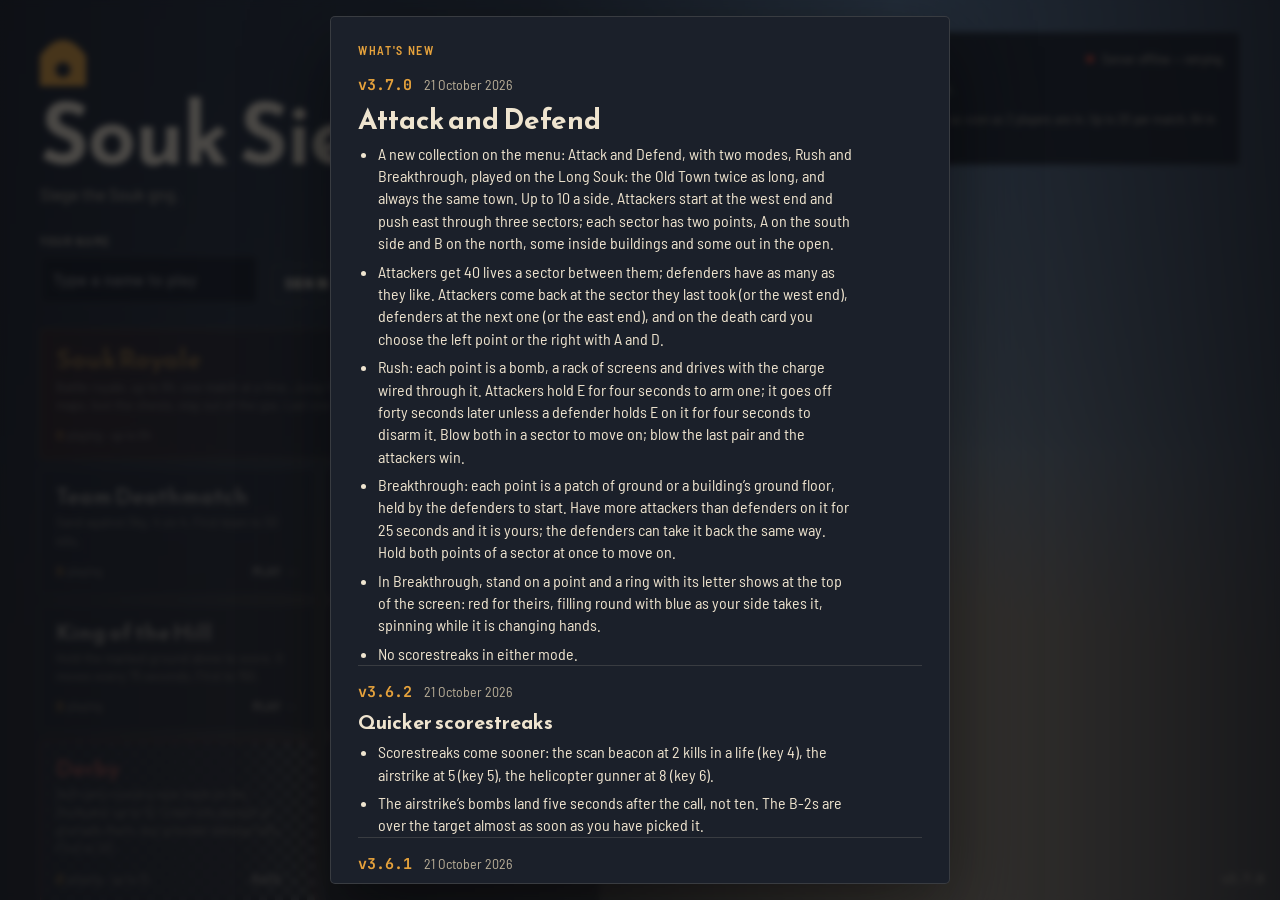
==== public/index.html @ 494ad4ec "Breakthrough: a capture ring at the top of the screen while you stand on a point Co-Authored-By: Cla" ====
<!doctype html>
<html lang="en">
<head>
<meta charset="utf-8">
<meta name="viewport" content="width=device-width, initial-scale=1, viewport-fit=cover">
<title>Souk Siege</title>
<meta name="description" content="A free multiplayer shooter set in a walled desert town. Souk Royale battle royale for 64, Team Deathmatch, Free for All, King of the Hill and Bomb Defusal.">
<link rel="icon" href="data:image/svg+xml,%3Csvg xmlns='http://www.w3.org/2000/svg' viewBox='0 0 64 64'%3E%3Crect width='64' height='64' rx='10' fill='%2312151c'/%3E%3Cpath d='M12 50V30q20-22 40 0v20z' fill='%23e6a23c'/%3E%3Ccircle cx='32' cy='38' r='5' fill='%2312151c'/%3E%3C/svg%3E">
<link rel="preconnect" href="https://fonts.googleapis.com">
<link rel="preconnect" href="https://fonts.gstatic.com" crossorigin>
<link rel="stylesheet" href="https://fonts.googleapis.com/css2?family=Barlow+Semi+Condensed:wght@400;500;600;700&family=JetBrains+Mono:wght@500;700&family=Reem+Kufi:wght@500;700&display=swap">
<link rel="stylesheet" href="style.css">
<script>
  // report script errors to the server log, so problems on players' machines show up there
  (function () {
    function send(m) { try { navigator.sendBeacon ? fetch('/__log?m=' + encodeURIComponent(String(m).slice(0, 900))) : 0; } catch (e) {} }
    window.addEventListener('error', function (e) { send((e.message || e) + ' @ ' + (e.filename || '') + ':' + (e.lineno || '')); });
    window.addEventListener('unhandledrejection', function (e) { send('promise: ' + (e.reason && (e.reason.stack || e.reason.message) || e.reason)); });
  })();
</script>
<script type="importmap">{ "imports": { "three": "./vendor/three.module.js" } }</script>
</head>
<body>
<canvas id="view"></canvas>

<!-- ============ HUD ============ -->
<div id="hud" hidden>
  <div id="topbar"></div>
  <div id="royale-bar" hidden></div>
  <div id="gas"></div>
  <div id="killfeed"></div>
  <canvas id="minimap" width="200" height="200"></canvas>
  <div id="area"></div>
  <div id="fullmap" hidden><canvas id="fullmap-canvas" width="900" height="900"></canvas><div id="fullmap-hint"></div></div>
  <div id="markers"></div>
  <div id="crosshair"><i class="ch t"></i><i class="ch b"></i><i class="ch l"></i><i class="ch r"></i><i class="ring"></i><i class="dot"></i></div>
  <div id="burn"></div>
  <div id="hitmarker"><i></i><i></i><i></i><i></i></div>
  <div id="dmgdirs"></div>
  <div id="vignette"></div>
  <div id="flash"></div>
  <div id="scope" hidden>
    <div class="scope-ring"></div>
    <div class="scope-h"></div><div class="scope-v"></div>
    <div class="scope-mils"></div>
    <div class="scope-tri"></div>
  </div>
  <div id="capring" hidden><div class="cr-ring"></div><div class="cr-spin"></div><div class="cr-letter">A</div><div class="cr-sub"></div></div>
  <div id="center"><div id="center-big"></div><div id="center-small"></div></div>
  <div id="prompt" hidden><div id="prompt-text"></div><div class="bar"><i id="prompt-bar"></i></div></div>
  <div id="vitals">
    <div class="hp-num" id="hp-num">100</div>
    <div class="hp-bar"><i id="hp-bar"></i></div>
    <div id="shield" hidden>
      <div class="sh-row"><div class="sh-bar"><i id="sh-bar"></i></div><span class="sh-num" id="sh-num">0</span></div>
      <div class="sh-vests" id="sh-vests"></div>
    </div>
    <div class="vitals-label" id="team-label"></div>
  </div>
  <div id="arms">
    <div class="ammo"><span id="ammo-mag">30</span><span class="sep">/</span><span id="ammo-res">150</span></div>
    <div class="weapon-name" id="weapon-name">Qadir SMG</div>
    <div class="nades" id="nades"></div>
    <div class="reload-hint" id="reload-hint" hidden>Press <b id="reload-key">R</b> to reload</div>
    <div class="perk" id="perk"></div>
    <div class="streaks" id="streaks" hidden></div>
  </div>
  <div id="chat">
    <div id="chat-log"></div>
    <div id="chat-entry" hidden><span id="chat-mode">All</span><input id="chat-input" maxlength="120" autocomplete="off" spellcheck="false" placeholder="Say something — Enter to send, Esc to cancel, Tab for team"></div>
  </div>
  <div id="bombcarry" hidden>You have the bomb</div>
  <div id="drone" hidden><div class="dr-title">Bomb drone</div><div class="dr-bat"><i id="drone-bat"></i></div><div class="dr-hint" id="drone-hint"></div></div>
  <div id="earns"></div>
  <div id="mic" hidden></div>
  <div id="adminpanel" hidden></div>
  <div id="fps" hidden></div>
  <div id="scoreboard" hidden></div>
  <div id="spectate" hidden></div>
</div>

<!-- ============ death / loadout ============ -->
<div id="death" class="overlay" hidden>
  <div class="death-card">
    <div class="death-by" id="death-by"></div>
    <div class="death-timer" id="death-timer"></div>
    <div class="br-stats" id="death-stats" hidden></div>
    <div class="spawn-side" id="death-side" hidden><button class="btn" id="side-a">Point A · left</button><button class="btn" id="side-b">Point B · right</button></div>
    <div class="loadout-title" id="death-ld-title">Choose your loadout</div>
    <div class="loadouts" id="death-loadouts"></div>
    <div class="death-hint" id="death-hint"></div>
  </div>
</div>

<div id="loadout" class="overlay dim" hidden>
  <div class="panel">
    <h2>Loadout</h2>
    <p class="panel-sub">Every loadout carries the Nimr 9mm pistol and two grenades. Your pick applies now if you have only just spawned, otherwise on your next life.</p>
    <div class="loadouts" id="menu-loadouts"></div>
    <div class="row-end"><button class="btn ghost" id="loadout-close">Done</button></div>
  </div>
</div>

<div id="results" class="overlay dim" hidden>
  <div class="panel results">
    <h2>Souk Royale · Results</h2>
    <p class="panel-sub" id="results-sub"></p>
    <div class="results-table" id="results-table"></div>
    <div class="row-end"><button class="btn ghost" id="results-close">Close</button></div>
  </div>
</div>

<!-- ============ main menu ============ -->
<div id="menu">
  <div class="menu-col">
    <header class="brand">
      <div class="brand-mark" aria-hidden="true"></div>
      <h1>Souk Siege</h1>
      <p class="tagline">Siege the Souk gng.</p>
      <p class="mirror-note" id="mirror-note" hidden>During off school hours, play Souk Siege on <a href="https://souksiege.com">Souksiege.com</a></p>
      <p class="mirror-note" id="mirror-note-fly" hidden>Play Souk Siege on<br><a href="https://souk-siege.fly.dev">Souk-siege.fly.dev</a></p>
    </header>
    <div class="account-strip" id="account-strip">
      <label class="field" id="name-field">
        <span>Your name</span>
        <input id="name" maxlength="16" autocomplete="off" spellcheck="false" placeholder="Type a name to play">
      </label>
      <div class="signed-in" id="signed-in" hidden>
        <span class="si-label">Signed in as</span>
        <span class="si-name" id="si-name"></span>
      </div>
      <div class="account-buttons">
        <button class="btn ghost" id="btn-signin">Sign in</button>
        <button class="btn ghost" id="btn-signup">Create account</button>
        <button class="btn ghost" id="btn-signout" hidden>Sign out</button>
      </div>
    </div>
    <div class="modes" id="modes"></div>
    <div class="maps" id="niche" hidden>
      <div class="maps-head"><span>Niche modes · everyone for themselves</span><button class="btn ghost small" id="niche-back">Back</button></div>
      <div class="modes" id="niche-modes"></div>
    </div>
    <div class="maps" id="ad" hidden>
      <div class="maps-head"><span>Attack and Defend · on the Long Souk</span><button class="btn ghost small" id="ad-back">Back</button></div>
      <div class="modes" id="ad-modes"></div>
    </div>
    <div class="maps" id="maps" hidden>
      <div class="maps-head"><span id="maps-title">Pick a map</span><button class="btn ghost small" id="maps-back">Back</button></div>
      <div class="map-cards" id="map-cards"></div>
      <p class="maps-note" id="maps-note"></p>
    </div>
    <div class="menu-foot">
      <button class="btn" id="btn-locker">Locker <span class="dinar-pill"><i class="dinar"></i><span id="menu-dinars">0</span></span></button>
      <button class="btn ghost" id="btn-pass">Battle Pass</button>
      <button class="btn ghost" id="btn-shop" hidden>Shop</button>
      <button class="btn ghost" id="btn-stats">Stats</button>
      <button class="btn ghost" id="btn-gunstats">Gun stats</button>
      <button class="btn ghost" id="btn-loadout">Loadout</button>
      <button class="btn ghost" id="btn-settings">Settings</button>
      <button class="btn ghost" id="btn-notes">Patch notes</button>
      <button class="btn ghost" id="btn-bug">Report a bug</button>
    </div>
  </div>
  <div class="overlay dim" id="bugpanel" hidden>
    <div class="panel bug-panel">
      <h2>Report a bug</h2>
      <p class="panel-sub">Tell us what went wrong and where. Once you submit it, an agent will fix it for the next patch.</p>
      <label class="field"><span>Your name</span><input id="bug-name" maxlength="40" autocomplete="off" spellcheck="false" placeholder="So we can credit the find"></label>
      <label class="field"><span>The bug</span><textarea id="bug-text" maxlength="2000" rows="6" placeholder="What happened, what you expected, which map and mode, and how to make it happen again"></textarea></label>
      <p class="auth-hint" id="bug-hint"></p>
      <div class="panel-buttons">
        <button class="btn" id="bug-send">Submit</button>
        <button class="btn ghost" id="bug-close">Cancel</button>
      </div>
    </div>
  </div>
  <aside class="browser">
    <div class="browser-head">
      <h2>Servers</h2>
      <div class="status" id="status"><i></i><span>Connecting…</span></div>
    </div>
    <div class="room-list" id="rooms"></div>
    <p class="browser-note">Matches start as soon as 2 players are in. Up to 20 per match, 64 in Souk Royale.</p>
  </aside>
  <div class="version" id="version"></div>
</div>

<div id="banbanner" hidden></div>
<div id="turretcam" hidden>
  <i class="tc-corner tl"></i><i class="tc-corner tr"></i><i class="tc-corner bl"></i><i class="tc-corner br"></i>
  <div class="tc-reticle"><i></i><i></i><i></i><i></i><b></b></div>
  <div class="tc-top"><span class="tc-rec">REC</span><span id="tc-name">GUN CAM 01</span></div>
  <div class="tc-heat" id="tc-heat" hidden><span>HEAT</span><div class="bar"><i id="tc-heat-bar"></i></div></div>
  <div class="tc-bottom"><span id="tc-bottom-left">GATLING · ∞</span><span id="tc-bottom-right">I · BACK TO THE WHEEL</span></div>
</div>
<div id="strikecam" hidden>
  <i class="tc-corner tl"></i><i class="tc-corner tr"></i><i class="tc-corner bl"></i><i class="tc-corner br"></i>
  <div class="sc-reticle" id="sc-reticle"><i></i><i></i><i></i><i></i><b></b><span>15 m</span></div>
  <div class="tc-top"><span class="tc-rec">LIVE</span><span>STRIKE CAM · PICK THE TARGET</span></div>
  <div class="tc-bottom"><span id="sc-bottom-left"></span><span>3 × B-2 · ON STATION</span></div>
</div>

<!-- ============ pause ============ -->
<div id="pause" class="overlay dim" hidden>
  <div class="panel narrow">
    <h2 id="pause-title">Paused</h2>
    <div class="pause-buttons">
      <button class="btn" id="btn-resume">Resume</button>
      <button class="btn ghost" id="btn-pause-loadout">Loadout</button>
      <button class="btn ghost" id="btn-pause-locker">Locker</button>
      <button class="btn ghost" id="btn-pause-stats">Stats</button>
      <button class="btn ghost" id="btn-pause-gunstats">Gun stats</button>
      <button class="btn ghost" id="btn-pause-settings">Settings</button>
      <button class="btn ghost" id="btn-pause-notes">Patch notes</button>
      <button class="btn danger" id="btn-leave">Leave match</button>
    </div>
    <div class="pause-version" id="pause-version"></div>
  </div>
</div>

<!-- ============ settings ============ -->
<div id="settings" class="overlay dim" hidden>
  <div class="panel wide">
    <div class="panel-head">
      <h2>Settings</h2>
      <div class="tabs" role="tablist">
        <button class="tab on" data-tab="controls">Controls</button>
        <button class="tab" data-tab="mouse">Trackpad &amp; mouse</button>
        <button class="tab" data-tab="video">Video</button>
        <button class="tab" data-tab="audio">Sound</button>
        <button class="tab" data-tab="touch">Touch</button>
      </div>
    </div>
    <div class="tab-body" data-body="controls">
      <p class="panel-sub">Every action can have two bindings. Click one, then press a key, click, two-finger click or scroll. Backspace clears it, Esc cancels.</p>
      <div id="binds"></div>
      <div class="row-end"><button class="btn ghost" id="btn-reset-binds">Reset keys to default</button></div>
    </div>
    <div class="tab-body" data-body="mouse" hidden>
      <label class="slider"><span>Sensitivity</span><input type="range" id="s-sens" min="0.1" max="4" step="0.05"><output id="o-sens"></output></label>
      <label class="slider"><span>Aiming sensitivity</span><input type="range" id="s-ads" min="0.2" max="1.5" step="0.05"><output id="o-ads"></output></label>
      <label class="check"><input type="checkbox" id="s-invert"><span>Invert vertical look</span></label>
      <label class="check"><input type="checkbox" id="s-aimtoggle"><span>Two-finger click toggles aim (click once to aim, again to stop). Aim keys like F are always hold-to-aim.</span></label>
      <label class="check"><input type="checkbox" id="s-assist"><span>Aim help — look slows slightly while your crosshair is on an enemy</span></label>
      <label class="check"><input type="checkbox" id="s-crouchtoggle"><span>Crouch is a toggle</span></label>
      <label class="check"><input type="checkbox" id="s-sprinttoggle"><span>Run is a toggle</span></label>
    </div>
    <div class="tab-body" data-body="video" hidden>
      <label class="slider"><span>Field of view</span><input type="range" id="s-fov" min="65" max="105" step="1"><output id="o-fov"></output></label>
      <label class="slider"><span>Render scale</span><input type="range" id="s-scale" min="0.5" max="1.5" step="0.05"><output id="o-scale"></output></label>
      <label class="check"><input type="checkbox" id="s-shadows"><span>Shadows</span></label>
      <label class="check"><input type="checkbox" id="s-fps"><span>Show frame rate</span></label>
    </div>
    <div class="tab-body" data-body="audio" hidden>
      <label class="slider"><span>Master volume</span><input type="range" id="s-vol" min="0" max="1" step="0.02"><output id="o-vol"></output></label>
      <label class="slider"><span>Guns</span><input type="range" id="s-vguns" min="0" max="1" step="0.02"><output id="o-vguns"></output></label>
      <label class="slider"><span>Footsteps</span><input type="range" id="s-vsteps" min="0" max="1" step="0.02"><output id="o-vsteps"></output></label>
      <label class="slider"><span>Explosions, chests, the plane</span><input type="range" id="s-vworld" min="0" max="1" step="0.02"><output id="o-vworld"></output></label>
      <label class="slider"><span>Music</span><input type="range" id="s-vmusic" min="0" max="1" step="0.02"><output id="o-vmusic"></output></label>
      <label class="slider"><span>Voice lines and callouts</span><input type="range" id="s-vvoice" min="0" max="1" step="0.02"><output id="o-vvoice"></output></label>
      <p class="panel-sub">Music plays on the menu and during the warm-up, and stops when a match goes live. Callouts are hit markers, kill confirms, the gas siren and the like.</p>
      <label class="slider"><span>Voice chat</span><select id="s-voicemode"><option value="open">Open mic</option><option value="push">Push to talk</option><option value="off">Off</option></select><output></output></label>
      <label class="slider"><span>Other players’ voices</span><input type="range" id="s-vchat" min="0" max="1.5" step="0.05"><output id="o-vchat"></output></label>
      <p class="panel-sub">Voice chat is by distance: you hear the players near you, from the side they are on, fainter further off and muffled through walls, and nothing beyond thirty metres. Your mic is live while you play; switch to push to talk (T, in Controls) or off here. The browser asks for your microphone the first time you join.</p>
    </div>
    <div class="tab-body" data-body="touch" hidden>
      <p class="panel-sub">On a phone or tablet the game is played with a stick and buttons on the screen. Drag your finger anywhere else to look. Push the stick all the way to run.</p>
      <label class="slider"><span>On-screen controls</span><select id="s-touchmode"><option value="auto">Automatic (on a touch screen)</option><option value="on">Always on</option><option value="off">Off</option></select><output></output></label>
      <label class="slider"><span>Control size</span><input type="range" id="s-touchscale" min="0.6" max="1.6" step="0.05"><output id="o-touchscale"></output></label>
      <label class="slider"><span>Touch look sensitivity</span><input type="range" id="s-touchsens" min="0.3" max="3" step="0.05"><output id="o-touchsens"></output></label>
      <div class="row-end"><button class="btn ghost" id="btn-touch-reset">Reset layout</button><button class="btn" id="btn-touch-edit">Move the controls</button></div>
    </div>
    <div class="row-end"><button class="btn" id="btn-settings-close">Done</button></div>
  </div>
</div>

<!-- ============ locker ============ -->
<div id="locker" class="overlay dim" hidden>
  <div class="panel locker-panel">
    <div class="panel-head">
      <div>
        <h2>Locker</h2>
        <div class="lk-account" id="lk-account"></div>
      </div>
      <div class="lk-head-right">
        <div class="dinar-balance"><i class="dinar"></i><span id="locker-dinars">0</span><small>dinars</small></div>
        <button class="btn ghost" id="locker-close">Done</button>
      </div>
    </div>
    <div class="crates">
      <div class="crate-card armory">
        <div class="crate-art" aria-hidden="true"></div>
        <div class="crate-text">
          <div class="crate-name">Armory Crate</div>
          <div class="crate-desc">A random finish for one of your five guns.</div>
        </div>
        <button class="btn crate-open" id="crate-gun">Open · <span id="price-gun">100</span></button>
      </div>
      <div class="crate-card wardrobe">
        <div class="crate-art" aria-hidden="true"></div>
        <div class="crate-text">
          <div class="crate-name">Wardrobe Crate</div>
          <div class="crate-desc">A random outfit for your soldier.</div>
        </div>
        <button class="btn crate-open" id="crate-outfit">Open · <span id="price-outfit">100</span></button>
      </div>
      <div class="crate-card bazaar">
        <div class="crate-art" aria-hidden="true"></div>
        <div class="crate-text">
          <div class="crate-name">Bazaar Case</div>
          <div class="crate-desc">Bright and loud. No commons, better odds — finishes and outfits.</div>
        </div>
        <button class="btn crate-open" id="crate-bazaar">Open · <span id="price-bazaar">500</span></button>
      </div>
      <div class="crate-card blade">
        <div class="crate-art" aria-hidden="true"></div>
        <div class="crate-text">
          <div class="crate-name">Blade Crate</div>
          <div class="crate-desc">Finishes for your knife, and nothing else.</div>
        </div>
        <button class="btn crate-open" id="crate-blade">Open · <span id="price-blade">150</span></button>
      </div>
      <div class="crate-card camo">
        <div class="crate-art" aria-hidden="true"></div>
        <div class="crate-text">
          <div class="crate-name">Tactical Camouflage Case</div>
          <div class="crate-desc">Camouflage that works: beacons miss you, aim help ignores you. Outfits and finishes for any gun or knife.</div>
        </div>
        <button class="btn crate-open" id="crate-camo">Open · <span id="price-camo">1000</span></button>
      </div>
      <div class="crate-card party">
        <div class="crate-art" aria-hidden="true"></div>
        <div class="crate-text">
          <div class="crate-name">Carnival Case</div>
          <div class="crate-desc">Rainbows, moving stripes, polka dots and lit-up finishes for any gun or knife. Only you see the lights.</div>
        </div>
        <button class="btn crate-open" id="crate-party">Open · <span id="price-party">2000</span></button>
      </div>
      <div class="crate-card kart">
        <div class="crate-art" aria-hidden="true"></div>
        <div class="crate-text">
          <div class="crate-name">Pit Lane Crate</div>
          <div class="crate-desc">Golf cart skins: racing stripes, flames, chequered flags and race numbers. Everyone sees the cart you drive.</div>
        </div>
        <button class="btn crate-open" id="crate-kart">Open · <span id="price-kart">400</span></button>
      </div>
    </div>
    <p class="panel-sub lk-earn">Earn dinars by playing: <b>50 a kill</b> (+10 for a headshot), 20 for a plant, 25 for a defuse, 15 a round win, 25 for finishing a match and 50 more for winning it. Duplicates give some dinars back.</p>
    <div class="lk-body">
      <div class="lk-preview"><canvas id="locker-preview"></canvas></div>
      <div class="lk-collection">
        <div class="lk-tabs-row">
          <div class="tabs">
            <button class="tab lk-tab on" data-tab="loadouts">Loadouts</button>
            <button class="tab lk-tab" data-tab="outfits">Outfits</button>
            <button class="tab lk-tab" data-tab="carts">Carts</button>
          </div>
          <div class="lk-count" id="lk-total"></div>
        </div>
        <div class="lk-content loadouts" id="lk-content"></div>
      </div>
    </div>
  </div>
</div>

<div id="crate" class="overlay dim" hidden>
  <div class="panel crate-panel">
    <h2 id="crate-title">Armory Crate</h2>
    <div class="reel" id="crate-reel"><div class="reel-strip" id="crate-strip"></div><i class="reel-mark"></i></div>
    <div class="crate-result" id="crate-result" hidden>
      <div id="crate-prize"></div>
      <p id="crate-note"></p>
      <div class="row-end">
        <button class="btn ghost" id="crate-back">Back to locker</button>
        <button class="btn ghost" id="crate-again">Open another</button>
        <button class="btn" id="crate-equip">Equip</button>
      </div>
    </div>
  </div>
</div>

<!-- ============ accounts ============ -->
<div id="auth" class="overlay dim" hidden>
  <div class="panel narrow auth-panel">
    <div class="tabs auth-tabs">
      <button class="tab on" data-auth="login" type="button">Sign in</button>
      <button class="tab" data-auth="signup" type="button">Create account</button>
    </div>
    <form id="auth-form" novalidate>
      <label class="field" id="f-user" hidden><span>Username</span><input id="auth-user" maxlength="16" autocomplete="username" spellcheck="false"></label>
      <label class="field" id="f-email" hidden><span>Email</span><input id="auth-email" type="email" maxlength="254" autocomplete="email" spellcheck="false"></label>
      <label class="field" id="f-id"><span>Username or email</span><input id="auth-id" maxlength="254" autocomplete="username" spellcheck="false"></label>
      <label class="field"><span>Password</span><input id="auth-pass" type="password" maxlength="200" autocomplete="current-password"></label>
      <p class="auth-hint" id="auth-hint" hidden>3–16 letters, numbers or underscores for your username. At least 8 characters for your password. What you've unlocked so far comes with you.</p>
      <p class="auth-err" id="auth-err" role="alert"></p>
      <div class="row-end">
        <button class="btn ghost" id="auth-close" type="button">Cancel</button>
        <button class="btn" id="auth-submit" type="submit">Sign in</button>
      </div>
    </form>
    <p class="auth-note">Your account keeps your dinars, skins and loadouts, on any computer.</p>
  </div>
</div>

<!-- ============ battle pass ============ -->
<div id="pass" class="overlay dim" hidden>
  <div class="panel pass-panel">
    <div class="panel-head">
      <div><h2>Battle Pass</h2><div class="lk-account" id="pass-season"></div></div>
      <button class="btn ghost" id="pass-close">Done</button>
    </div>
    <div class="pass-progress"><div class="pass-track"><i id="pass-bar"></i></div><div class="pass-count" id="pass-count"></div></div>
    <p class="panel-sub">Ten tiers, 35 kills each, in any mode. Every reward is yours the moment you reach its tier, in the Locker and ready to wear.</p>
    <div class="pass-tiers" id="pass-tiers"></div>
  </div>
</div>

<!-- ============ the stats page ============ -->
<div id="stats" class="overlay dim" hidden>
  <div class="panel stats-panel">
    <div class="panel-head">
      <div><h2>Your stats</h2><div class="lk-account" id="stats-sub"></div></div>
      <button class="btn ghost" id="stats-close">Done</button>
    </div>
    <div class="stats-grid" id="stats-grid"></div>
    <h3 class="stats-h">Kills by gun</h3>
    <div class="stats-guns" id="stats-guns"></div>
  </div>
</div>

<!-- ============ shop ============ -->
<div id="shop" class="overlay dim" hidden>
  <div class="panel stats-panel">
    <div class="panel-head">
      <div><h2>Local Souk Trader</h2><div class="lk-account" id="shop-sub"></div></div>
      <button class="btn ghost" id="shop-close">Done</button>
    </div>
    <div class="shop-grid" id="shop-grid"></div>
    <p class="panel-sub" id="shop-note"></p>
  </div>
</div>

<!-- ============ gun stats ============ -->
<div id="gunstats" class="overlay dim" hidden>
  <div class="panel gs-panel">
    <div class="panel-head">
      <div><h2>Gun stats</h2><div class="lk-account">With the attachments fitted in your Locker. Fit a different one here and the numbers change with it.</div></div>
      <button class="btn ghost" id="gs-close">Done</button>
    </div>
    <div class="lk-weapons" id="gs-guns"></div>
    <div class="gs-detail">
      <div class="gs-head"><h3 id="gs-name"></h3><div class="gs-tags" id="gs-tags"></div></div>
      <div class="gs-rows" id="gs-rows"></div>
      <p class="gs-note" id="gs-note"></p>
      <div class="gs-attach" id="gs-attach"></div>
    </div>
    <h3 class="stats-h">Every gun, as you have it</h3>
    <div class="gs-table-wrap"><table class="gs-table" id="gs-table"></table></div>
  </div>
</div>

<!-- ============ patch notes ============ -->
<div id="notes" class="overlay dim" hidden>
  <div class="panel notes-panel">
    <div class="notes-eyebrow">What's new</div>
    <div id="notes-body"></div>
    <div class="row-end"><button class="btn" id="btn-notes-close">Play</button></div>
  </div>
</div>

<!-- ============ touch controls ============ -->
<div id="touch" hidden>
  <div id="tc-bar"><span>Drag the controls where you want them</span><button class="btn small" id="tc-reset">Reset layout</button><button class="btn small" id="tc-done">Done</button></div>
</div>
<div id="turn" hidden><div>Turn your phone sideways to play</div></div>

<div id="banned" class="overlay dim" hidden>
  <div class="panel narrow">
    <h2>Banned</h2>
    <p class="panel-sub">You have been banned from Souk Siege for cheating. This is permanent.</p>
  </div>
</div>

<div id="toast" hidden></div>

<script type="module" src="js/main.js"></script>
</body>
</html>
---- public/style.css ----
/* Souk Siege — one deliberate look: dusk over a desert town.
   Ink ground, plaster text, saffron accent, zellige teal secondary. */
:root {
  --ink: #12151c;
  --ink-2: #1b202a;
  --ink-3: #262c38;
  --line: rgba(239, 228, 207, 0.14);
  --plaster: #efe4cf;
  --plaster-dim: #b9ae98;
  --saffron: #e6a23c;
  --saffron-deep: #b87a1f;
  --teal: #2e8c86;
  --brick: #c9412f;
  --sand: #d98b2b;
  --sky: #3f8fd0;
  --good: #7fc47a;
  --display: 'Reem Kufi', 'Trebuchet MS', 'Gill Sans', sans-serif;
  --body: 'Barlow Semi Condensed', 'Arial Narrow', 'Helvetica Neue', Arial, sans-serif;
  --mono: 'JetBrains Mono', ui-monospace, 'SF Mono', Menlo, monospace;
  color-scheme: dark;
}

* { box-sizing: border-box; }
html, body { height: 100%; margin: 0; overflow: hidden; background: var(--ink); color: var(--plaster); font: 16px/1.4 var(--body); }
[hidden] { display: none !important; }
button, input { font: inherit; color: inherit; }
button { cursor: pointer; }
:focus-visible { outline: 2px solid var(--saffron); outline-offset: 2px; }

#view { position: fixed; inset: 0; width: 100%; height: 100%; display: block; }

/* ---------- buttons & fields ---------- */
.btn {
  border: 0; border-radius: 3px; padding: 10px 18px; background: var(--saffron); color: #1a1206;
  font-weight: 700; letter-spacing: 0.04em; text-transform: uppercase; font-size: 14px;
  transition: background 0.15s;
}
.btn:hover { background: #f0b457; }
.btn:active { filter: brightness(0.92); }
.btn.ghost { background: transparent; color: var(--plaster); box-shadow: inset 0 0 0 1px var(--line); }
.btn.ghost:hover { box-shadow: inset 0 0 0 1px var(--plaster-dim); background: rgba(239, 228, 207, 0.05); }
.btn.danger { background: transparent; color: #f08a78; box-shadow: inset 0 0 0 1px rgba(201, 65, 47, 0.5); }
.btn.danger:hover { background: rgba(201, 65, 47, 0.15); }

.field { display: grid; gap: 6px; }
.field span, .loadout-title, .notes-eyebrow, .browser-head h2, .panel-sub.label {
  font-size: 12px; letter-spacing: 0.14em; text-transform: uppercase; color: var(--plaster-dim); font-weight: 600;
}
.field input {
  background: rgba(18, 21, 28, 0.7); border: 1px solid var(--line); border-radius: 3px; padding: 10px 12px;
  font-size: 18px; font-weight: 600; width: 100%; max-width: 320px;
}
.field input:focus { border-color: var(--saffron); outline: none; }

/* ---------- main menu ---------- */
#menu {
  position: fixed; inset: 0; display: grid; grid-template-columns: minmax(0, 1fr) minmax(0, 380px);
  gap: 32px; padding: max(32px, env(safe-area-inset-top)) 40px 40px;
  background: linear-gradient(90deg, rgba(18, 21, 28, 0.94) 0%, rgba(18, 21, 28, 0.72) 42%, rgba(18, 21, 28, 0.25) 70%, rgba(18, 21, 28, 0.8) 100%);
  overflow-y: auto;
}
.menu-col { display: flex; flex-direction: column; gap: 26px; max-width: 560px; }
.brand { display: grid; gap: 6px; }
.brand-mark {
  width: 46px; height: 54px; background: var(--saffron);
  clip-path: path('M0 54 V24 Q23 -8 46 24 V54 Z');
  -webkit-mask: radial-gradient(circle at 50% 70%, transparent 7px, #000 8px);
          mask: radial-gradient(circle at 50% 70%, transparent 7px, #000 8px);
}
.brand h1 {
  margin: 4px 0 0; font-family: var(--display); font-weight: 700; font-size: clamp(44px, 7vw, 84px);
  line-height: 0.95; letter-spacing: -0.01em; color: var(--plaster); text-wrap: balance;
}
.tagline { margin: 0; color: var(--plaster-dim); font-size: 18px; max-width: 34ch; }

.modes { display: grid; grid-template-columns: repeat(2, minmax(0, 1fr)); gap: 10px; }
.mode {
  position: relative; text-align: left; border: 0; border-radius: 4px; padding: 16px 16px 14px;
  background: rgba(27, 32, 42, 0.86); box-shadow: inset 0 0 0 1px var(--line);
  display: grid; gap: 4px; transition: box-shadow 0.15s, background 0.15s;
}
.mode:hover { background: rgba(38, 44, 56, 0.95); box-shadow: inset 0 0 0 1px var(--saffron); }
.mode:disabled { opacity: 0.5; cursor: default; transform: none; }
.mode .m-name { font-family: var(--display); font-size: 22px; font-weight: 700; line-height: 1.1; }
.mode .m-desc { color: var(--plaster-dim); font-size: 14px; line-height: 1.3; }
.mode .m-meta { display: flex; justify-content: space-between; align-items: baseline; margin-top: 8px; font-size: 13px; color: var(--plaster-dim); }
.mode .m-count { font-family: var(--mono); color: var(--saffron); font-weight: 700; }
.mode .m-play { font-weight: 700; letter-spacing: 0.1em; text-transform: uppercase; color: var(--plaster); font-size: 12px; }
.menu-foot { display: flex; gap: 10px; flex-wrap: wrap; }

.browser {
  align-self: start; background: rgba(18, 21, 28, 0.82); border-radius: 4px; box-shadow: inset 0 0 0 1px var(--line);
  padding: 18px; display: grid; gap: 12px; backdrop-filter: blur(6px);
}
.browser-head { display: flex; justify-content: space-between; align-items: center; }
.browser-head h2 { margin: 0; }
.status { display: flex; gap: 8px; align-items: center; font-size: 13px; color: var(--plaster-dim); }
.status i { width: 8px; height: 8px; border-radius: 50%; background: var(--plaster-dim); }
.status.online i { background: var(--good); box-shadow: 0 0 8px var(--good); }
.status.offline i, .status.lost i { background: var(--brick); }
.maps { display: grid; gap: 10px; }
.maps-head { display: flex; justify-content: space-between; align-items: center; font-weight: 700; font-size: 18px; }
.map-cards { display: grid; grid-template-columns: repeat(3, minmax(0, 1fr)); gap: 10px; }
.mapcard { text-align: left; padding: 12px 14px; border-radius: 6px; border: 1px solid rgba(239, 228, 207, 0.18); background: rgba(18, 21, 28, 0.55); color: var(--plaster); cursor: pointer; display: grid; gap: 4px; font: inherit; }
.mapcard:hover { border-color: var(--saffron); background: rgba(40, 44, 54, 0.7); }
.mapcard .mc-name { font-weight: 700; font-size: 16px; }
.mapcard .mc-desc { font-size: 12px; color: var(--plaster-dim); }
.mapcard .mc-swatch { height: 6px; border-radius: 3px; }
.maps-note { font-size: 13px; color: var(--plaster-dim); margin: 0; }
.btn.small { padding: 4px 10px; font-size: 13px; }
@media (max-width: 640px) { .map-cards { grid-template-columns: 1fr; } }
.room-list { display: grid; gap: 6px; max-height: 52vh; overflow-y: auto; }
.room {
  display: grid; grid-template-columns: 1fr auto; gap: 2px 10px; align-items: center; text-align: left;
  background: rgba(38, 44, 56, 0.55); border: 0; border-radius: 3px; padding: 10px 12px;
}
.room:hover { background: rgba(56, 64, 80, 0.8); }
.room .r-name { font-weight: 600; }
.room .r-phase { grid-column: 1; font-size: 13px; color: var(--plaster-dim); }
.room .r-count { grid-row: 1 / span 2; grid-column: 2; font-family: var(--mono); font-weight: 700; font-size: 15px; }
.room.full { opacity: 0.5; cursor: default; }
.room .r-live { color: var(--good); }
.browser-note { margin: 0; font-size: 13px; color: var(--plaster-dim); }
.version { position: fixed; right: 16px; bottom: 12px; font-family: var(--mono); font-size: 12px; color: var(--plaster-dim); }

/* ---------- overlays & panels ---------- */
.overlay { position: fixed; inset: 0; display: grid; place-items: center; padding: 16px; z-index: 20; }
.overlay.dim { background: rgba(10, 12, 16, 0.72); backdrop-filter: blur(3px); }
.panel {
  width: min(720px, 100%); max-height: calc(100vh - 32px); overflow-y: auto; background: var(--ink-2); border-radius: 5px;
  box-shadow: 0 30px 80px rgba(0, 0, 0, 0.55), inset 0 0 0 1px var(--line); padding: 26px 28px; display: grid; gap: 16px;
}
.panel.narrow { width: min(360px, 100%); }
.panel.wide { width: min(820px, 100%); }
.panel h2 { margin: 0; font-family: var(--display); font-size: 30px; font-weight: 700; }
.panel-sub { margin: 0; color: var(--plaster-dim); }
.panel-head { display: flex; justify-content: space-between; align-items: center; gap: 16px; flex-wrap: wrap; }
.row-end { display: flex; justify-content: flex-end; gap: 10px; }
.pause-buttons { display: grid; gap: 8px; }
.pause-version { font-family: var(--mono); font-size: 12px; color: var(--plaster-dim); text-align: center; }

.tabs { display: flex; gap: 4px; background: var(--ink); padding: 4px; border-radius: 4px; }
.tab { border: 0; background: transparent; padding: 6px 12px; border-radius: 3px; color: var(--plaster-dim); font-weight: 600; }
.tab.on { background: var(--ink-3); color: var(--plaster); }
.tab-body { display: grid; gap: 14px; }

#binds { display: grid; gap: 2px; }
.bind-group, .bind { display: grid; grid-template-columns: 1fr 140px 140px; gap: 8px; align-items: center; }
.bind-group { margin-top: 10px; font-size: 12px; letter-spacing: 0.14em; text-transform: uppercase; color: var(--saffron); font-weight: 700; }
.bind-group span + span { color: var(--plaster-dim); font-weight: 600; text-align: center; }
.bind { padding: 5px 0; border-bottom: 1px solid var(--line); }
.bind button {
  min-width: 0; width: 100%; border: 0; border-radius: 3px; padding: 6px 10px; background: var(--ink-3); font-family: var(--mono);
  font-size: 13px; font-weight: 700; text-align: center;
}
.bind button:hover { box-shadow: inset 0 0 0 1px var(--plaster-dim); }
.bind button.listening { background: var(--saffron); color: #1a1206; }
.bind button.clash { box-shadow: inset 0 0 0 1px var(--brick); }

.slider { display: grid; grid-template-columns: 170px 1fr 56px; gap: 14px; align-items: center; }
.slider input { width: 100%; accent-color: var(--saffron); }
.slider output { font-family: var(--mono); font-size: 14px; text-align: right; }
.slider select { width: 100%; background: var(--ink-3); color: var(--plaster); border: 1px solid var(--line); border-radius: 3px; padding: 8px 10px; font: inherit; }
.check { display: flex; gap: 10px; align-items: center; }
.check input { width: 18px; height: 18px; accent-color: var(--saffron); }

/* patch notes */
.notes-panel { width: min(620px, 100%); }
.notes-eyebrow { color: var(--saffron); }
.note-release { display: grid; gap: 8px; }
.note-release + .note-release { padding-top: 16px; border-top: 1px solid var(--line); }
.note-head { display: flex; gap: 12px; align-items: baseline; flex-wrap: wrap; }
.note-ver { font-family: var(--mono); font-weight: 700; color: var(--saffron); font-size: 15px; }
.note-title { font-family: var(--display); font-size: 28px; font-weight: 700; line-height: 1.1; }
.note-date { color: var(--plaster-dim); font-size: 14px; }
.note-release ul { margin: 0; padding-left: 20px; display: grid; gap: 6px; max-width: 62ch; }
.note-release.older .note-title { font-size: 20px; }

/* loadouts */
.loadouts { display: grid; grid-template-columns: repeat(4, minmax(0, 1fr)); gap: 10px; }
.ld {
  border: 0; border-radius: 4px; padding: 12px; text-align: left; background: var(--ink-3); display: grid; gap: 4px;
  box-shadow: inset 0 0 0 1px var(--line);
}
.ld:hover { box-shadow: inset 0 0 0 1px var(--plaster-dim); }
.ld.on { box-shadow: inset 0 0 0 2px var(--saffron); background: #2e2a22; }
.ld .ld-key { font-family: var(--mono); font-size: 11px; color: var(--plaster-dim); }
.ld .ld-title { font-family: var(--display); font-size: 19px; font-weight: 700; }
.ld .ld-gun { font-weight: 700; color: var(--saffron); font-size: 14px; }
.ld .ld-blurb { font-size: 13px; color: var(--plaster-dim); line-height: 1.3; }

/* ---------- HUD ---------- */
#hud { position: fixed; inset: 0; pointer-events: none; z-index: 10; font-family: var(--body); text-shadow: 0 1px 2px rgba(0, 0, 0, 0.6); }
#topbar { position: absolute; top: 12px; left: 50%; transform: translateX(-50%); display: flex; gap: 10px; align-items: stretch; }
.tb-team { min-width: 78px; padding: 6px 12px; border-radius: 3px; text-align: center; background: rgba(18, 21, 28, 0.6); }
.tb-team .n { font-family: var(--mono); font-size: 26px; font-weight: 700; line-height: 1; }
.tb-team .l { font-size: 11px; letter-spacing: 0.14em; text-transform: uppercase; opacity: 0.85; }
.tb-team.sand { box-shadow: inset 0 -3px 0 var(--sand); }
.tb-team.sky { box-shadow: inset 0 -3px 0 var(--sky); }
.tb-team.mine .l::after { content: ' · you'; }
.tb-mid { padding: 6px 14px; background: rgba(18, 21, 28, 0.72); border-radius: 3px; text-align: center; min-width: 120px; }
.tb-mid .time { font-family: var(--mono); font-size: 22px; font-weight: 700; line-height: 1.1; }
.tb-mid .sub { font-size: 12px; letter-spacing: 0.1em; text-transform: uppercase; color: var(--plaster-dim); }
.tb-mid .time.hot { color: #ff7a5c; }

#killfeed { position: absolute; top: 12px; right: 14px; display: grid; gap: 4px; justify-items: end; }
.kf { background: rgba(18, 21, 28, 0.62); padding: 3px 10px; border-radius: 3px; font-weight: 600; font-size: 15px; display: flex; gap: 8px; align-items: center; animation: kfIn 0.18s ease-out; }
.kf .as { font-size: 11px; opacity: 0.8; }
.lk-nade.locked { opacity: 0.45; cursor: not-allowed; }
.kf .w { font-family: var(--mono); font-size: 11px; color: var(--plaster-dim); text-transform: uppercase; }
.kf .hs { color: var(--saffron); font-size: 11px; font-family: var(--mono); }
.kf.me { box-shadow: inset 0 0 0 1px rgba(230, 162, 60, 0.7); }
@keyframes kfIn { from { transform: translateX(12px); opacity: 0; } }

#minimap { position: absolute; top: 12px; left: 12px; width: 180px; height: 180px; border-radius: 4px; background: rgba(18, 21, 28, 0.55); box-shadow: inset 0 0 0 1px var(--line); }

#crosshair { position: absolute; left: 50%; top: 50%; width: 0; height: 0; }
#crosshair .ch { position: absolute; background: #f4f0e6; box-shadow: 0 0 0 1px rgba(0, 0, 0, 0.55); }
#crosshair .t, #crosshair .b { width: 2px; height: 9px; left: -1px; }
#crosshair .l, #crosshair .r { height: 2px; width: 9px; top: -1px; }
#crosshair .dot { position: absolute; width: 2px; height: 2px; left: -1px; top: -1px; background: #f4f0e6; }
#crosshair.enemy .ch, #crosshair.enemy .dot { background: #ff6a55; }
#crosshair .ring { display: none; position: absolute; border: 2px solid #f4f0e6; border-radius: 50%; box-shadow: 0 0 0 1px rgba(0, 0, 0, 0.55), inset 0 0 0 1px rgba(0, 0, 0, 0.55); }
#crosshair.circle .ring { display: block; }
#crosshair.circle .ch { display: none; }
#crosshair.enemy .ring { border-color: #ff6a55; }
#burn { position: absolute; inset: 0; pointer-events: none; opacity: 0; transition: opacity 0.15s; background: radial-gradient(ellipse at center, transparent 35%, rgba(255, 110, 20, 0.55) 80%, rgba(255, 60, 0, 0.85) 100%); }
#scope .scope-tri { display: none; position: absolute; left: 50%; top: 50%; width: 0; height: 0; margin: -14px 0 0 -9px; border-left: 9px solid transparent; border-right: 9px solid transparent; border-bottom: 16px solid rgba(60, 255, 90, 0.95); filter: drop-shadow(0 0 2px rgba(0, 0, 0, 0.8)); }
#scope.tri .scope-tri { display: block; }
#scope.tri .scope-h, #scope.tri .scope-v, #scope.tri .scope-mils { display: none; }
.bug-panel { width: min(560px, 100%); display: grid; gap: 10px; }
.bug-panel textarea { width: 100%; box-sizing: border-box; font: inherit; padding: 8px 10px; border-radius: 4px; border: 1px solid rgba(239, 228, 207, 0.25); background: rgba(18, 21, 28, 0.6); color: var(--plaster); resize: vertical; }
#hitmarker { position: absolute; left: 50%; top: 50%; width: 0; height: 0; opacity: 0; transition: opacity 0.2s; }
#hitmarker i { position: absolute; width: 11px; height: 2px; background: #fff; box-shadow: 0 0 2px #000; }
#hitmarker i:nth-child(1) { transform: translate(-15px, -10px) rotate(45deg); }
#hitmarker i:nth-child(2) { transform: translate(4px, -10px) rotate(-45deg); }
#hitmarker i:nth-child(3) { transform: translate(-15px, 8px) rotate(-45deg); }
#hitmarker i:nth-child(4) { transform: translate(4px, 8px) rotate(45deg); }
#hitmarker.show { opacity: 1; transition: none; }
#hitmarker.kill i { background: #ff5a44; width: 14px; }
#hitmarker.head i { background: var(--saffron); }
#hitmarker.blocked i { background: #7fc8ff; width: 8px; }

#vignette { position: absolute; inset: 0; background: radial-gradient(ellipse at center, transparent 45%, rgba(160, 20, 10, 0.75) 100%); opacity: 0; }
#dmgdirs { position: absolute; left: 50%; top: 50%; }
.dmgdir { position: absolute; left: -40px; top: -140px; width: 80px; height: 30px; transform-origin: 40px 140px;
  background: radial-gradient(ellipse at 50% 100%, rgba(255, 60, 40, 0.85), transparent 70%); }

#scope { position: absolute; inset: 0; }
#scope .scope-ring { position: absolute; inset: 0; background: radial-gradient(circle at center, transparent 0, transparent min(42vh, 42vw), #050505 calc(min(42vh, 42vw) + 1px)); }
#scope .scope-h { position: absolute; left: 0; right: 0; top: 50%; height: 1px; background: rgba(0, 0, 0, 0.9); }
#scope .scope-v { position: absolute; top: 0; bottom: 0; left: 50%; width: 1px; background: rgba(0, 0, 0, 0.9); }
#scope .scope-mils { position: absolute; left: 50%; top: 50%; width: 8px; height: 8px; margin: -4px 0 0 -4px; border: 1px solid rgba(200, 30, 20, 0.95); border-radius: 50%; }

#center { position: absolute; left: 0; right: 0; top: 22%; text-align: center; display: grid; gap: 6px; justify-items: center; }
#center-big { font-family: var(--display); font-size: clamp(28px, 4vw, 48px); font-weight: 700; line-height: 1.1; text-wrap: balance; padding-inline: 16px; }
#center-small { font-size: 18px; color: var(--plaster); opacity: 0.9; }
#center-big.sand { color: var(--sand); }
#center-big.sky { color: var(--sky); }
#center-big.warn { color: #ff7a5c; }
#center-big.gold, .gold { color: #f0b43c; text-shadow: 0 0 18px rgba(240, 180, 60, 0.6), 0 1px 2px rgba(0, 0, 0, 0.6); }

/* Souk Royale */
.mode.royale { grid-column: 1 / -1; background: linear-gradient(90deg, rgba(60, 28, 22, 0.92), rgba(27, 32, 42, 0.9) 60%); box-shadow: inset 0 0 0 1px rgba(230, 162, 60, 0.5); }
.mode.royale .m-name { color: var(--saffron); font-size: 26px; }
/* the Derby: chequered down the edge */
.mode.derby { background: linear-gradient(90deg, rgba(27, 32, 42, 0.92) 70%, rgba(27, 32, 42, 0.6)), repeating-conic-gradient(#f4f4f0 0 25%, #141414 0 50%) right / 16px 16px; box-shadow: inset 0 0 0 1px rgba(208, 53, 43, 0.55); }
.mode.derby .m-name { color: #ff6b5a; }
#royale-bar { position: absolute; top: 74px; left: 50%; transform: translateX(-50%); display: flex; gap: 10px; align-items: center; font-size: 14px; }
#royale-bar .rb-alive { background: rgba(18, 21, 28, 0.6); padding: 3px 10px; border-radius: 3px; letter-spacing: 0.08em; text-transform: uppercase; font-size: 12px; }
#royale-bar .rb-alive b { font-family: var(--mono); font-size: 16px; color: var(--good); margin-right: 4px; }
#royale-bar .rb-gas { background: rgba(18, 21, 28, 0.6); padding: 3px 10px; border-radius: 3px; color: #b8f0b2; font-weight: 600; }
#royale-bar .rb-gas:empty { display: none; }
#royale-bar .rb-gas.hot { color: #ff9a86; animation: blink 1s steps(2) infinite; }
#gas { position: absolute; inset: 0; pointer-events: none; opacity: 0; transition: opacity 0.4s; background: radial-gradient(ellipse at center, rgba(60, 180, 60, 0.12) 30%, rgba(40, 160, 50, 0.55) 80%, rgba(20, 120, 30, 0.85) 100%); }
#shield { display: grid; gap: 3px; margin-top: 2px; }
.sh-row { display: flex; gap: 8px; align-items: center; }
.sh-bar { flex: 1; height: 6px; background: rgba(18, 21, 28, 0.6); border-radius: 3px; overflow: hidden; }
.sh-bar i { display: block; height: 100%; width: 0; background: #7fc8ff; transition: width 0.15s; }
.sh-num { font-family: var(--mono); font-size: 14px; font-weight: 700; color: #7fc8ff; min-width: 28px; text-align: right; }
.sh-vests { display: flex; gap: 4px; align-items: center; font-size: 11px; letter-spacing: 0.1em; text-transform: uppercase; color: var(--plaster-dim); }
.sh-vests i { width: 12px; height: 14px; border-radius: 2px 2px 4px 4px; background: #3f8fd0; box-shadow: 0 0 0 1px rgba(0, 0, 0, 0.5); }
.sh-vests i.none { background: rgba(63, 143, 208, 0.2); }
.sh-vests span { margin-left: 4px; }
.br-stats { display: grid; gap: 10px; justify-items: center; background: rgba(18, 21, 28, 0.85); padding: 14px 22px; border-radius: 6px; box-shadow: inset 0 0 0 1px var(--line); }
.bs-place { font-family: var(--display); font-size: 40px; font-weight: 700; line-height: 1; color: var(--saffron); }
.bs-place small { font-family: var(--body); font-size: 14px; color: var(--plaster-dim); margin-left: 8px; font-weight: 500; }
.bs-grid { display: flex; gap: 22px; }
.bs-grid div { display: grid; justify-items: center; }
.bs-grid b { font-family: var(--mono); font-size: 24px; }
.bs-grid span { font-size: 11px; letter-spacing: 0.12em; text-transform: uppercase; color: var(--plaster-dim); }
.bs-prize { font-size: 14px; color: #f0c25a; }
#death.won { background: linear-gradient(transparent 30%, rgba(60, 40, 10, 0.75)); }
#death.won .death-by { font-size: 52px; }

#prompt { position: absolute; left: 50%; top: 60%; transform: translateX(-50%); display: grid; gap: 6px; justify-items: center; }
#prompt-text { font-weight: 600; font-size: 17px; background: rgba(18, 21, 28, 0.66); padding: 4px 12px; border-radius: 3px; }
#prompt .bar { width: 220px; height: 6px; background: rgba(18, 21, 28, 0.66); border-radius: 3px; overflow: hidden; }
#prompt .bar i { display: block; height: 100%; width: 0; background: var(--saffron); }

#vitals { position: absolute; left: 18px; bottom: 18px; display: grid; gap: 4px; min-width: 200px; }
.hp-num { font-family: var(--mono); font-size: 40px; font-weight: 700; line-height: 1; }
.hp-bar { height: 6px; background: rgba(18, 21, 28, 0.6); border-radius: 3px; overflow: hidden; }
.hp-bar i { display: block; height: 100%; width: 100%; background: var(--plaster); transition: width 0.15s; }
.hp-bar i.low { background: #ff5a44; }
.vitals-label { font-size: 12px; letter-spacing: 0.14em; text-transform: uppercase; font-weight: 700; }

#arms { position: absolute; right: 18px; bottom: 18px; text-align: right; display: grid; gap: 2px; justify-items: end; }
.ammo { font-family: var(--mono); font-weight: 700; line-height: 1; }
#ammo-mag { font-size: 44px; }
#ammo-mag.low { color: #ff7a5c; }
.ammo .sep { font-size: 22px; opacity: 0.5; margin: 0 4px; }
#ammo-res { font-size: 22px; opacity: 0.8; }
.weapon-name { font-weight: 600; font-size: 16px; letter-spacing: 0.04em; }
.nades { display: flex; gap: 5px; margin-top: 4px; }
.nades i { width: 12px; height: 15px; border-radius: 50% 50% 45% 45%; background: #7a8a52; box-shadow: 0 0 0 1px rgba(0, 0, 0, 0.5); }
.nades i.used { background: rgba(122, 138, 82, 0.2); }
.reload-hint { font-size: 14px; color: #ffb49f; }
#bombcarry { position: absolute; left: 18px; bottom: 110px; background: rgba(201, 65, 47, 0.85); padding: 4px 10px; border-radius: 3px; font-weight: 700; letter-spacing: 0.06em; text-transform: uppercase; font-size: 13px; }
#fps { position: absolute; right: 8px; top: 50%; font-family: var(--mono); font-size: 12px; opacity: 0.7; }

#markers { position: absolute; inset: 0; }
.mk { position: absolute; transform: translate(-50%, -100%); display: grid; justify-items: center; gap: 1px; }
.mk .ic { width: 26px; height: 26px; border-radius: 50%; display: grid; place-items: center; font-family: var(--display); font-weight: 700; font-size: 15px;
  background: rgba(18, 21, 28, 0.7); box-shadow: inset 0 0 0 2px var(--plaster); }
.mk .dist { font-family: var(--mono); font-size: 11px; }
.mk.site .ic { box-shadow: inset 0 0 0 2px #e05a46; color: #ffb2a6; }
.mk.bomb .ic { background: #c9412f; box-shadow: none; }
.mk.hill .ic { box-shadow: inset 0 0 0 2px var(--plaster); }
.mk.hill.own0 .ic { box-shadow: inset 0 0 0 2px var(--sand); background: rgba(217, 139, 43, 0.5); }
.mk.hill.own1 .ic { box-shadow: inset 0 0 0 2px var(--sky); background: rgba(63, 143, 208, 0.5); }
.mk.hill.contested .ic { animation: blink 0.5s steps(2) infinite; }
@keyframes blink { 50% { background: rgba(255, 255, 255, 0.5); } }

#scoreboard {
  position: absolute; left: 50%; top: 50%; transform: translate(-50%, -50%); width: min(760px, calc(100% - 32px));
  background: rgba(18, 21, 28, 0.92); border-radius: 5px; padding: 18px 22px; box-shadow: inset 0 0 0 1px var(--line); text-shadow: none;
  display: grid; gap: 14px;
}
.sb-head { display: flex; justify-content: space-between; align-items: baseline; gap: 12px; flex-wrap: wrap; }
.sb-head h3 { margin: 0; font-family: var(--display); font-size: 24px; }
.sb-head span { color: var(--plaster-dim); font-size: 14px; }
.sb-table { width: 100%; border-collapse: collapse; font-size: 15px; }
.sb-table th { text-align: right; font-size: 11px; letter-spacing: 0.12em; text-transform: uppercase; color: var(--plaster-dim); font-weight: 600; padding: 4px 8px; }
.sb-table th:first-child, .sb-table td:first-child { text-align: left; }
.sb-table td { padding: 6px 8px; text-align: right; font-family: var(--mono); font-size: 14px; border-top: 1px solid var(--line); }
.sb-table td:first-child { font-family: var(--body); font-weight: 600; font-size: 15px; }
.sb-table tr.me td { background: rgba(230, 162, 60, 0.12); }
.sb-table tr.dead td:first-child { opacity: 0.55; }
.sb-team { font-weight: 700; letter-spacing: 0.12em; text-transform: uppercase; font-size: 13px; display: flex; justify-content: space-between; }
.sb-team.sand { color: var(--sand); }
.sb-team.sky { color: var(--sky); }
.swatch { display: inline-block; width: 8px; height: 8px; border-radius: 2px; margin-right: 8px; vertical-align: middle; }

#spectate { position: absolute; left: 50%; bottom: 120px; transform: translateX(-50%); background: rgba(18, 21, 28, 0.7); padding: 6px 14px; border-radius: 3px; text-align: center; }

/* death screen */
#death { align-items: end; padding-bottom: 6vh; background: linear-gradient(transparent 40%, rgba(10, 12, 16, 0.8)); z-index: 15; }
.death-card { display: grid; gap: 10px; justify-items: center; width: min(820px, 100%); text-align: center; }
.death-by { font-family: var(--display); font-size: 30px; font-weight: 700; }
.death-by b { color: #ff7a5c; }
.death-timer { font-family: var(--mono); font-size: 16px; color: var(--plaster-dim); }
.death-hint { font-size: 14px; color: var(--plaster-dim); }
#death .loadouts { width: 100%; }

#toast { position: fixed; left: 50%; bottom: 28px; transform: translateX(-50%); background: var(--ink-3); padding: 10px 16px; border-radius: 4px; box-shadow: 0 10px 30px rgba(0, 0, 0, 0.5), inset 0 0 0 1px var(--line); z-index: 50; }

@media (max-width: 860px) {
  #menu { grid-template-columns: 1fr; padding: 24px 16px 60px; }
  .modes { grid-template-columns: 1fr; }
  .loadouts { grid-template-columns: repeat(2, minmax(0, 1fr)); }
  .bind-group, .bind { grid-template-columns: 1fr 104px 104px; }
  .slider { grid-template-columns: 1fr 56px; }
  .slider span { grid-column: 1 / -1; }
}
@media (prefers-reduced-motion: reduce) {
  * { animation: none !important; transition: none !important; }
}

/* ---------- locker & crates ---------- */
.dinar { display: inline-block; width: 0.95em; height: 0.95em; border-radius: 50%; vertical-align: -0.12em;
  background: radial-gradient(circle at 35% 35%, #ffe08a, #d9a441 55%, #9a6d1d); box-shadow: inset 0 0 0 1.5px rgba(90, 60, 10, 0.6); }
.dinar-pill { display: inline-flex; gap: 5px; align-items: center; margin-left: 6px; padding: 1px 8px; border-radius: 999px; background: rgba(26, 18, 6, 0.25); font-family: var(--mono); }
.lk-head-right { display: flex; gap: 12px; align-items: center; }
.dinar-balance { display: flex; gap: 8px; align-items: baseline; font-family: var(--mono); font-size: 24px; font-weight: 700; color: #f0c25a; }
.dinar-balance small { font-family: var(--body); font-size: 13px; color: var(--plaster-dim); font-weight: 500; }
.locker-panel { width: min(1060px, 100%); }
.crates { display: grid; grid-template-columns: repeat(auto-fit, minmax(210px, 1fr)); gap: 10px; }
.crate-card { display: grid; grid-template-columns: 56px 1fr; grid-template-rows: auto auto; gap: 8px 12px; align-items: center; padding: 12px; border-radius: 5px;
  background: var(--ink-3); box-shadow: inset 0 0 0 1px var(--line); }
.crate-card .btn { grid-column: 1 / -1; }
.crate-art { width: 56px; height: 46px; border-radius: 4px; position: relative;
  background: repeating-linear-gradient(90deg, #7a5530 0 10px, #6a4828 10px 20px); box-shadow: inset 0 0 0 3px #3e2a15; }
.crate-art::after { content: ''; position: absolute; left: 50%; top: 50%; width: 18px; height: 14px; margin: -7px 0 0 -9px; border-radius: 3px; background: #c9a13b; }
.wardrobe .crate-art { background: repeating-linear-gradient(90deg, #2f6f73 0 10px, #275f63 10px 20px); box-shadow: inset 0 0 0 3px #173a3d; }
.camo .crate-art { background: radial-gradient(circle at 30% 40%, #6b5a3a 0 22%, transparent 23%), radial-gradient(circle at 70% 65%, #2e3a24 0 26%, transparent 27%), radial-gradient(circle at 60% 20%, #a08a62 0 18%, transparent 19%), #4a5a36; box-shadow: inset 0 0 0 3px #1c2216; }
.party .crate-art { background: repeating-linear-gradient(90deg, #ff3b4a 0 8px, #ff8f1f 8px 16px, #ffe94a 16px 24px, #3fe05c 24px 32px, #3fa0ff 32px 40px, #8f4fff 40px 48px); box-shadow: inset 0 0 0 3px #12081f, 0 0 14px rgba(255, 79, 216, 0.5); }
.kart .crate-art { background: repeating-conic-gradient(#f4f4f0 0 25%, #141414 0 50%) 0 0 / 12px 12px; box-shadow: inset 0 0 0 3px #d0352b; }
.crate-name { font-family: var(--display); font-size: 20px; font-weight: 700; }
.crate-desc { font-size: 14px; color: var(--plaster-dim); }
.crate-open:disabled { opacity: 0.45; cursor: default; }
.lk-earn { font-size: 13px; }
.lk-body { display: grid; grid-template-columns: minmax(0, 340px) minmax(0, 1fr); gap: 16px; }
.lk-preview { border-radius: 5px; background: radial-gradient(ellipse at 50% 60%, #2c3140, #151820 70%); min-height: 320px; box-shadow: inset 0 0 0 1px var(--line); }
.lk-preview canvas { width: 100%; height: 100%; display: block; min-height: 320px; }
.lk-collection { display: grid; gap: 10px; align-content: start; min-width: 0; }
.lk-collection .tabs { justify-self: start; }
.lk-weapons { display: flex; gap: 6px; flex-wrap: wrap; }
.lk-chip { border: 0; border-radius: 999px; padding: 5px 12px; background: var(--ink-3); color: var(--plaster-dim); font-weight: 600; }
.lk-chip.on { background: var(--plaster); color: var(--ink); }
.lk-grid { display: grid; grid-template-columns: repeat(auto-fill, minmax(128px, 1fr)); gap: 8px; }
.lk-count { font-size: 13px; color: var(--plaster-dim); }
.sk { position: relative; border: 0; border-radius: 4px; padding: 8px 8px 10px; text-align: left; background: var(--ink-3); display: grid; gap: 2px;
  box-shadow: inset 0 0 0 1px var(--line); overflow: hidden; }
.sk:hover { box-shadow: inset 0 0 0 1px var(--plaster-dim); }
.sk.equipped { box-shadow: inset 0 0 0 2px var(--saffron); }
.sk-swatch { height: 56px; border-radius: 3px; margin-bottom: 4px; box-shadow: inset 0 0 0 1px rgba(0, 0, 0, 0.3); }
.sk-name { font-weight: 700; font-size: 14px; line-height: 1.15; }
.sk-sub { font-size: 12px; color: var(--plaster-dim); }
.sk-rarity { font-size: 11px; letter-spacing: 0.1em; text-transform: uppercase; font-weight: 700; color: var(--plaster-dim); }
.sk-eq { position: absolute; top: 6px; right: 6px; font-size: 10px; letter-spacing: 0.08em; text-transform: uppercase; font-weight: 700; background: var(--saffron); color: #1a1206; padding: 1px 6px; border-radius: 2px; }
.sk-bar { position: absolute; left: 0; right: 0; bottom: 0; height: 3px; }

.crate-panel { width: min(900px, 100%); }
.reel { position: relative; height: 150px; overflow: hidden; border-radius: 5px; background: #0d1015; box-shadow: inset 0 0 0 1px var(--line);
  -webkit-mask: linear-gradient(90deg, transparent, #000 12%, #000 88%, transparent); mask: linear-gradient(90deg, transparent, #000 12%, #000 88%, transparent); }
.reel-strip { position: absolute; top: 10px; left: 0; display: flex; gap: 8px; will-change: transform; }
.reel-tile { width: 150px; flex: 0 0 150px; height: 130px; }
.reel-mark { position: absolute; top: 0; bottom: 0; left: 50%; width: 2px; margin-left: -1px; background: var(--saffron); box-shadow: 0 0 10px var(--saffron); }
.crate-result { display: grid; gap: 12px; justify-items: center; text-align: center; }
.crate-result .sk.big { width: 240px; box-shadow: 0 0 0 2px var(--rar), 0 0 40px color-mix(in srgb, var(--rar) 45%, transparent); animation: prizeIn 0.4s ease-out; }
.crate-result .sk.big .sk-swatch { height: 110px; }
.crate-result .sk.big .sk-name { font-size: 20px; font-family: var(--display); }
.crate-result p { margin: 0; color: var(--plaster-dim); }
@keyframes prizeIn { from { transform: scale(0.85); opacity: 0; } }

#earns { position: absolute; right: 18px; bottom: 140px; display: grid; gap: 4px; justify-items: end; }
.earn-pop { font-size: 15px; font-weight: 600; color: #f0c25a; animation: earnUp 2.6s ease-out forwards; }
.earn-pop b { font-family: var(--mono); }
.earn-pop span { color: var(--plaster-dim); font-weight: 500; margin-left: 4px; }
@keyframes earnUp { 0% { transform: translateY(8px); opacity: 0; } 12% { transform: none; opacity: 1; } 80% { opacity: 1; } 100% { transform: translateY(-14px); opacity: 0; } }

@media (max-width: 860px) {
  .crates, .lk-body { grid-template-columns: 1fr; }
  .crate-card { grid-template-columns: 48px 1fr; }
  .crate-card .btn { grid-column: 1 / -1; }
}

/* bazaar crate: loud on purpose */
.bazaar { background: linear-gradient(135deg, #3a1e4d, #1d3a5a 60%, #264d2e); box-shadow: inset 0 0 0 1px rgba(255, 110, 200, 0.45); }
.bazaar .crate-art { background: conic-gradient(from 45deg, #ff4f79, #ffd23f, #2ec27e, #3fc1ff, #b061ff, #ff4f79); box-shadow: inset 0 0 0 3px rgba(20, 10, 30, 0.6); }
.bazaar .crate-name { background: linear-gradient(90deg, #ff8fc8, #ffd23f, #6bff5c, #3fc1ff); -webkit-background-clip: text; background-clip: text; color: transparent; }
.blade { box-shadow: inset 0 0 0 1px rgba(190, 200, 210, 0.35); }
.blade .crate-art { background: linear-gradient(135deg, #2a2e36 0 45%, #cfd6dc 45% 55%, #2a2e36 55%); box-shadow: inset 0 0 0 3px #1a1d22; }
.blade .crate-art::after { width: 8px; height: 26px; margin: -13px 0 0 -4px; border-radius: 2px; background: #e8eef4; transform: rotate(20deg); }
.crate-bazaar .reel-mark { background: #ff4fd8; box-shadow: 0 0 12px #ff4fd8; }

.lk-account { font-size: 13px; color: var(--plaster-dim); margin-top: 2px; }
.lk-tabs-row { display: flex; justify-content: space-between; align-items: center; gap: 10px; flex-wrap: wrap; }
.lk-content.loadouts { display: grid; grid-template-columns: 170px minmax(0, 1fr); gap: 12px; align-items: start; }
.lk-loadouts { display: grid; gap: 6px; }
.lk-ld { position: relative; border: 0; border-radius: 4px; padding: 10px 12px; text-align: left; background: var(--ink-3); display: grid; gap: 1px; box-shadow: inset 0 0 0 1px var(--line); }
.lk-ld:hover { box-shadow: inset 0 0 0 1px var(--plaster-dim); }
.lk-ld.on { box-shadow: inset 0 0 0 2px var(--saffron); background: #2e2a22; }
.lk-ld .ld-title { font-family: var(--display); font-size: 17px; font-weight: 700; }
.lk-ld .ld-gun { font-size: 13px; color: var(--saffron); font-weight: 700; }
.lk-ld .ld-perk { font-size: 12px; color: var(--plaster-dim); }
.lk-inuse { position: absolute; top: 8px; right: 8px; font-size: 10px; letter-spacing: 0.08em; text-transform: uppercase; font-weight: 700; color: var(--good); }
.lk-detail { display: grid; gap: 12px; }
.lk-detail-head { display: flex; justify-content: space-between; gap: 12px; align-items: start; }
.lk-detail-head h3 { margin: 0; font-family: var(--display); font-size: 24px; }
.lk-detail-head p { margin: 2px 0 0; color: var(--plaster-dim); font-size: 14px; }
.lk-detail-head .btn { flex: none; }
.lk-detail-head .btn:disabled { opacity: 0.6; cursor: default; }
.lk-section { display: grid; gap: 6px; }
.lk-sec-head { display: flex; justify-content: space-between; align-items: baseline; gap: 8px; font-weight: 700; font-size: 14px; }
.lk-sec-head small { font-weight: 500; color: var(--plaster-dim); font-size: 12px; }
.lk-row { display: flex; gap: 6px; overflow-x: auto; padding-bottom: 4px; }
.sk.small { width: 112px; flex: 0 0 112px; padding: 6px 6px 8px; }
.sk.small .sk-swatch { height: 38px; }
.sk.small .sk-name { font-size: 13px; }
.lk-hint { align-self: center; font-size: 13px; color: var(--plaster-dim); padding: 0 8px; }
.lk-perk { margin: 0; font-size: 14px; }
.lk-nades { display: flex; gap: 6px; flex-wrap: wrap; align-items: center; }
.lk-nade { border: 0; border-radius: 4px; padding: 8px 12px; background: var(--ink-3); text-align: left; display: grid; box-shadow: inset 0 0 0 1px var(--line); }
.lk-nade.on { box-shadow: inset 0 0 0 2px var(--saffron); }
.lk-nade small { color: var(--plaster-dim); font-size: 12px; }
.lk-nade:disabled { cursor: default; }

/* HUD: perk, flash, chat, pings */
.perk { margin-top: 6px; font-size: 14px; font-weight: 600; display: flex; gap: 6px; align-items: center; }
.perk .pk-key { font-family: var(--mono); font-size: 11px; padding: 1px 5px; border-radius: 2px; background: rgba(239, 228, 207, 0.18); }
.perk b { font-family: var(--mono); color: var(--saffron); }
.perk .pk-nade { font-size: 11px; letter-spacing: 0.08em; text-transform: uppercase; color: var(--plaster-dim); margin-left: 6px; }
.perk.spent { opacity: 0.45; }
#drone { position: absolute; top: 64px; left: 50%; transform: translateX(-50%); display: grid; gap: 5px; justify-items: center; padding: 8px 14px; border-radius: 4px; background: rgba(18, 21, 28, 0.55); pointer-events: none; }
#drone .dr-title { font-size: 12px; letter-spacing: 0.14em; text-transform: uppercase; color: #7fc8ff; font-weight: 700; }
#drone .dr-bat { width: 180px; height: 8px; border-radius: 2px; background: rgba(239, 228, 207, 0.18); overflow: hidden; }
#drone .dr-bat i { display: block; height: 100%; width: 100%; background: #7fc8ff; transition: width 0.2s linear; }
#drone .dr-bat i.low { background: #ff5a44; }
#drone .dr-hint { display: grid; gap: 2px; font-size: 12px; color: var(--plaster-dim); justify-items: start; }
#drone .dr-hint div { display: flex; gap: 8px; align-items: baseline; }
#drone .dr-hint b { font-family: var(--mono); font-size: 11px; padding: 1px 5px; border-radius: 2px; background: rgba(239, 228, 207, 0.18); color: var(--plaster); min-width: 44px; text-align: center; }
#flash { position: absolute; inset: 0; background: #fffdf4; opacity: 0; pointer-events: none; }
#chat { position: absolute; left: 18px; bottom: 120px; width: min(420px, calc(100% - 36px)); display: grid; gap: 6px; }
#chat-log { display: grid; gap: 2px; max-height: 190px; overflow: hidden; align-content: end; }
.chat-line { font-size: 15px; line-height: 1.3; padding: 2px 8px; border-radius: 3px; background: rgba(18, 21, 28, 0.55); justify-self: start; max-width: 100%; overflow-wrap: anywhere; transition: opacity 0.6s; }
.chat-line.old { opacity: 0; }
#chat-log.open .chat-line.old { opacity: 0.85; }
.chat-line.sys { color: var(--plaster-dim); font-style: italic; }
.chat-tag { font-size: 10px; letter-spacing: 0.1em; text-transform: uppercase; font-weight: 700; color: var(--good); margin-right: 6px; }
#chat-entry { display: flex; gap: 6px; align-items: center; pointer-events: auto; }
#chat-mode { font-size: 11px; letter-spacing: 0.1em; text-transform: uppercase; font-weight: 700; padding: 6px 8px; border-radius: 3px; background: var(--ink-3); }
#chat-mode.team { background: #2d4a2b; color: #b8f0b2; }
#chat-input { flex: 1; min-width: 0; background: rgba(18, 21, 28, 0.85); border: 1px solid var(--saffron); border-radius: 3px; padding: 7px 10px; font-size: 15px; outline: none; }
.mk.ping .ic { background: rgba(201, 65, 47, 0.8); box-shadow: inset 0 0 0 2px #ffb2a6; color: #fff; width: 22px; height: 22px; font-size: 12px; }
.mk.site.gone .ic { opacity: 0.4; }
.mk.strike .ic { background: rgba(255, 58, 42, 0.85); box-shadow: inset 0 0 0 2px #ffb2a6; color: #fff; animation: blink 0.5s steps(2) infinite; }

/* accounts */
.account-strip { display: flex; gap: 14px; align-items: end; flex-wrap: wrap; }
.account-strip .field input { max-width: 260px; }
.signed-in { display: grid; gap: 2px; }
.si-label { font-size: 12px; letter-spacing: 0.14em; text-transform: uppercase; color: var(--plaster-dim); font-weight: 600; }
.si-name { font-family: var(--display); font-size: 26px; font-weight: 700; color: var(--saffron); line-height: 1.1; }
.account-buttons { display: flex; gap: 8px; flex-wrap: wrap; }
.account-buttons .btn { padding: 9px 14px; }
.auth-panel { width: min(420px, 100%); }
.auth-tabs { justify-self: start; }
#auth-form { display: grid; gap: 12px; }
#auth-form .field input { max-width: none; }
.auth-hint { margin: 0; font-size: 13px; color: var(--plaster-dim); }
.auth-err { margin: 0; min-height: 1.2em; color: #ff9a86; font-weight: 600; }
.auth-note { margin: 0; font-size: 13px; color: var(--plaster-dim); }
#auth-submit.busy { opacity: 0.6; }

@media (max-width: 860px) {
  .lk-content.loadouts { grid-template-columns: 1fr; }
  .lk-loadouts { grid-template-columns: repeat(2, minmax(0, 1fr)); }
}

#area { position: absolute; top: 198px; left: 12px; width: 180px; text-align: center; font-family: var(--display); font-weight: 700; font-size: 15px;
  letter-spacing: 0.02em; opacity: 0; transition: opacity 0.5s; }
#area.on { opacity: 0.95; }

.mode.range { grid-column: 1 / -1; background: linear-gradient(90deg, rgba(27, 32, 42, 0.9), rgba(46, 40, 28, 0.9)); }
.mode.range .m-name::before { content: ''; display: inline-block; width: 12px; height: 12px; margin-right: 8px; border-radius: 50%;
  border: 2px solid var(--saffron); box-shadow: inset 0 0 0 3px rgba(27, 32, 42, 0.9), inset 0 0 0 6px var(--saffron); vertical-align: 1px; }

/* the locker scrolls as one page, smoothly, and stops at its ends instead of dragging the page behind it */
.locker-panel { overscroll-behavior: contain; scroll-behavior: auto; }
.lk-preview { position: sticky; top: 0; align-self: start; }
.lk-row { overscroll-behavior-x: contain; }

/* where the server can't keep accounts, the sign-in buttons stay hidden */
.account-strip.no-accounts .account-buttons, .account-strip.no-accounts .signed-in { display: none !important; }
.account-strip.no-accounts #name-field { display: grid !important; }

/* attachments */
.at-row { display: flex; gap: 10px; margin-bottom: 8px; }
.at-items { display: flex; flex-wrap: wrap; gap: 6px; flex: 1; }
.at-slot { flex: 0 0 68px; padding-top: 10px; font-size: 12px; letter-spacing: 0.1em; text-transform: uppercase; font-weight: 700; color: var(--plaster-dim); }
.at { position: relative; flex: 1 1 120px; max-width: 170px; border: 0; border-radius: 4px; padding: 8px 10px 9px; text-align: left; background: var(--ink-3);
  box-shadow: inset 0 0 0 1px var(--line); display: grid; gap: 2px; align-content: start; }
.at:hover:not(:disabled) { box-shadow: inset 0 0 0 1px var(--plaster-dim); }
.at.on { box-shadow: inset 0 0 0 2px var(--saffron); background: #2e2a22; }
.at.locked { opacity: 0.45; cursor: default; }
.at-name { font-weight: 700; font-size: 14px; line-height: 1.15; }
.at-sub { font-size: 12px; color: var(--plaster-dim); line-height: 1.25; }
.at-lock { margin-top: 2px; font-size: 11px; font-family: var(--mono); color: #ffb49f; }
.at-on { margin-top: 2px; font-size: 11px; letter-spacing: 0.08em; text-transform: uppercase; font-weight: 700; color: var(--saffron); }

/* the whole map, on M */
#fullmap { position: absolute; inset: 0; display: grid; place-items: center; background: rgba(10, 12, 16, 0.72);
  backdrop-filter: blur(2px); z-index: 6; }
#fullmap-canvas { width: min(78vh, 78vw); height: min(78vh, 78vw); border-radius: 6px;
  box-shadow: 0 0 0 1px rgba(239, 228, 207, 0.25), 0 20px 60px rgba(0, 0, 0, 0.6); background: rgba(18, 21, 28, 0.9); }
#fullmap-hint { margin-top: 10px; font-family: var(--mono); font-size: 13px; letter-spacing: 0.06em; color: var(--plaster-dim); }

/* ---------- the battle pass ---------- */
.pass-panel { width: min(1000px, 100%); }
.pass-progress { display: grid; grid-template-columns: 1fr auto; gap: 14px; align-items: center; }
.pass-track { height: 10px; border-radius: 5px; background: rgba(239, 228, 207, 0.12); overflow: hidden; }
.pass-track i { display: block; height: 100%; width: 0; background: linear-gradient(90deg, var(--saffron), #f0c25a); transition: width 0.4s; }
.pass-count { font-family: var(--mono); font-weight: 700; color: #f0c25a; }
.pass-tiers { display: grid; grid-template-columns: repeat(5, minmax(0, 1fr)); gap: 10px; }
.pt { position: relative; border-radius: 5px; padding: 10px 10px 12px; background: var(--ink-3); box-shadow: inset 0 0 0 1px var(--line); display: grid; gap: 4px; }
.pt.got { box-shadow: inset 0 0 0 2px var(--saffron); }
.pt.locked { opacity: 0.6; }
.pt-n { font-family: var(--mono); font-size: 11px; color: var(--plaster-dim); letter-spacing: 0.1em; text-transform: uppercase; }
.pt-art { height: 58px; border-radius: 3px; box-shadow: inset 0 0 0 1px rgba(0, 0, 0, 0.3); }
.pt-name { font-family: var(--display); font-weight: 700; font-size: 15px; line-height: 1.15; }
.pt-kind { font-size: 11px; letter-spacing: 0.1em; text-transform: uppercase; color: var(--plaster-dim); }
.pt-blurb { font-size: 12px; color: var(--plaster-dim); line-height: 1.3; }
.pt-state { font-size: 11px; font-weight: 700; letter-spacing: 0.08em; text-transform: uppercase; color: var(--good); }
.pt.locked .pt-state { color: var(--plaster-dim); }
.pt .btn.small { justify-self: start; margin-top: 4px; }
@media (max-width: 860px) { .pass-tiers { grid-template-columns: repeat(2, minmax(0, 1fr)); } }

/* ---------- touch controls ---------- */
#touch { position: fixed; inset: 0; z-index: 12; touch-action: none; user-select: none; -webkit-user-select: none; -webkit-touch-callout: none; }
#touch.tc-editing { z-index: 30; background: rgba(10, 12, 16, 0.55); }
.tc { position: absolute; border-radius: 50%; background: rgba(18, 21, 28, 0.42); box-shadow: inset 0 0 0 2px rgba(239, 228, 207, 0.5); color: var(--plaster);
  display: grid; place-items: center; font-family: var(--display); font-weight: 700; letter-spacing: 0.04em; text-shadow: 0 1px 2px rgba(0, 0, 0, 0.6); touch-action: none; }
.tc.tc-on { background: rgba(230, 162, 60, 0.55); box-shadow: inset 0 0 0 2px var(--saffron); }
.tc.tc-off { display: none; }
.tc-stick { background: rgba(18, 21, 28, 0.3); }
.tc-stick .tc-knob { width: 44%; height: 44%; border-radius: 50%; background: rgba(239, 228, 207, 0.75); box-shadow: 0 2px 6px rgba(0, 0, 0, 0.5); transition: transform 0.03s linear; }
.tc-editing .tc { box-shadow: inset 0 0 0 2px var(--saffron), 0 0 0 4px rgba(230, 162, 60, 0.25); cursor: grab; }
.tc-editing .tc.tc-drag { background: rgba(230, 162, 60, 0.45); cursor: grabbing; }
.tc-editing .tc.tc-off { display: grid; opacity: 0.7; }
#tc-bar { display: none; position: absolute; top: 10px; left: 50%; transform: translateX(-50%); gap: 10px; align-items: center; padding: 8px 12px; border-radius: 4px; background: rgba(18, 21, 28, 0.85); font-weight: 600; }
.tc-editing #tc-bar { display: flex; }
#turn { position: fixed; inset: 0; z-index: 40; display: grid; place-items: center; background: rgba(10, 12, 16, 0.92); font-family: var(--display); font-size: 26px; text-align: center; padding: 24px; }
@media (pointer: coarse) {
  .btn, .mode, .room, .ld { min-height: 44px; }
  #arms { bottom: 4px; right: 8px; }
  #vitals { bottom: 4px; left: 8px; }
}

/* Souk Royale: the results table at the end of a match */
.panel.results { max-width: 620px; }
.results-table { max-height: 52vh; overflow-y: auto; margin: 10px 0 4px; }
.results-table table { width: 100%; border-collapse: collapse; font-size: 13px; }
.results-table th, .results-table td { padding: 5px 8px; text-align: right; border-bottom: 1px solid rgba(255, 255, 255, 0.08); white-space: nowrap; }
.results-table th { font-size: 10px; letter-spacing: 0.14em; text-transform: uppercase; color: var(--plaster-dim); font-weight: 600; }
.results-table .l { text-align: left; }
.results-table tr.me td { background: rgba(255, 210, 90, 0.12); color: #ffe39a; }
.results-table tr.won td:first-child { color: #ffd45a; font-weight: 700; }

/* the notice on the Render address */
.mirror-note { margin: 0; padding: 8px 12px; border: 1px solid rgba(255, 210, 90, 0.5); background: rgba(255, 210, 90, 0.12); color: #ffe39a; font-size: 14px; border-radius: 6px; max-width: 34ch; }
.mirror-note a { color: #ffd45a; font-weight: 600; }
.mirror-note + .mirror-note { margin-top: 8px; }

/* the stats page */
.stats-panel { width: min(900px, 100%); }
.stats-grid { display: grid; grid-template-columns: repeat(auto-fill, minmax(150px, 1fr)); gap: 10px; margin: 12px 0 6px; }
.stat { background: rgba(255, 255, 255, 0.05); border: 1px solid rgba(255, 255, 255, 0.08); border-radius: 8px; padding: 12px 12px 10px; display: grid; gap: 4px; }
.stat b { font-size: 22px; letter-spacing: 0.02em; }
.stat span { font-size: 11px; letter-spacing: 0.14em; text-transform: uppercase; color: var(--plaster-dim); }
.stats-h { margin: 14px 0 6px; font-size: 12px; letter-spacing: 0.16em; text-transform: uppercase; color: var(--plaster-dim); }
.stats-guns { display: grid; gap: 6px; max-height: 32vh; overflow-y: auto; }
.stat-gun { display: grid; grid-template-columns: 130px 1fr 60px; align-items: center; gap: 10px; font-size: 13px; }
.stat-gun i { display: block; height: 8px; border-radius: 4px; background: linear-gradient(90deg, #ffd45a, #d9a92e); min-width: 4px; }
.stat-gun b { text-align: right; }
.kf .dist { font-size: 11px; color: var(--plaster-dim); margin: 0 6px; letter-spacing: 0.06em; }

/* ---------- gun stats ---------- */
.gs-panel { width: min(1000px, 100%); display: grid; gap: 12px; }
.gs-detail { display: grid; gap: 8px; background: rgba(255, 255, 255, 0.03); border: 1px solid var(--line); border-radius: 6px; padding: 12px; }
.gs-head { display: flex; flex-wrap: wrap; gap: 10px; align-items: baseline; }
.gs-head h3 { margin: 0; font-family: var(--display); font-size: 22px; }
.gs-tags { display: flex; flex-wrap: wrap; gap: 6px; }
.gs-tags span { font-size: 11px; letter-spacing: 0.08em; text-transform: uppercase; font-weight: 700; background: var(--ink-3); color: var(--plaster-dim); padding: 2px 8px; border-radius: 999px; }
.gs-rows { display: grid; gap: 5px; }
.gs-row { display: grid; grid-template-columns: 150px minmax(60px, 1fr) minmax(150px, auto); gap: 10px; align-items: center; font-size: 13px; }
.gs-label { color: var(--plaster-dim); }
.gs-bar { position: relative; height: 8px; border-radius: 4px; background: rgba(255, 255, 255, 0.07); }
.gs-bar.none { background: none; }
.gs-bar i { position: absolute; left: 0; top: 0; bottom: 0; border-radius: 4px; background: linear-gradient(90deg, #ffd45a, #d9a92e); }
.gs-bar b { position: absolute; top: -3px; bottom: -3px; width: 2px; margin-left: -1px; background: var(--plaster); opacity: 0.8; }
.gs-val { font-family: var(--mono); font-size: 13px; text-align: right; white-space: nowrap; }
.gs-diff { font-style: normal; margin-left: 6px; font-size: 12px; }
.gs-diff.up { color: var(--good, #6fd36a); }
.gs-diff.down { color: #ff8a70; }
.gs-note { margin: 0; font-size: 12px; color: var(--plaster-dim); }
.gs-table-wrap { overflow-x: auto; }
.gs-table { width: 100%; border-collapse: collapse; font-size: 13px; }
.gs-table th, .gs-table td { padding: 6px 8px; text-align: right; white-space: nowrap; border-bottom: 1px solid var(--line); }
.gs-table th:first-child, .gs-table tbody th { text-align: left; }
.gs-table thead th { font-size: 11px; letter-spacing: 0.08em; text-transform: uppercase; color: var(--plaster-dim); }
.gs-table tbody tr { cursor: pointer; }
.gs-table tbody tr:hover { background: rgba(255, 255, 255, 0.04); }
.gs-table tbody tr.on { background: rgba(240, 180, 60, 0.12); }
.gs-table td { font-family: var(--mono); }
@media (max-width: 640px) {
  .gs-row { grid-template-columns: 1fr auto; }
  .gs-row .gs-bar { grid-column: 1 / -1; order: 3; }
}
.lk-gunline { display: flex; flex-wrap: wrap; gap: 6px 14px; align-items: center; font-size: 13px; color: var(--plaster-dim); margin-bottom: 8px; }
.lk-gunline b { color: var(--plaster); font-family: var(--mono); font-weight: 600; }
.lk-gunline .btn { margin-left: auto; }

/* a ban, announced to everyone: the name, and under it "is banned", in the game's own lettering */
#banbanner { position: fixed; left: 0; right: 0; top: 26%; z-index: 90; pointer-events: none; text-align: center; padding-inline: 16px;
  display: grid; justify-items: center; gap: 0.1em; font-family: var(--display); font-weight: 700; line-height: 1; color: #b3140c;
  text-shadow: 0 3px 0 rgba(26, 6, 4, 0.55); overflow-wrap: anywhere; }
#banbanner .bb-name { font-size: clamp(40px, min(12vw, calc(140vw / var(--len, 6))), 176px); }
#banbanner .bb-sub { font-size: clamp(34px, 6.5vw, 96px); }
#banbanner.show { animation: banbanner 6s ease-out forwards; }
@keyframes banbanner {
  0% { opacity: 0; transform: scale(1.6); }
  8% { opacity: 1; transform: scale(1); }
  12%, 20%, 28% { opacity: 0.55; }
  16%, 24%, 32% { opacity: 1; }
  85% { opacity: 1; }
  100% { opacity: 0; }
}

/* the Interceptor's gun camera: washed-out picture, scan lines, brackets and a reticle */
body.turretcam #view { filter: grayscale(0.75) contrast(1.3) brightness(1.08) sepia(0.15); }
body.turretcam #crosshair { display: none; }
#turretcam { position: fixed; inset: 0; z-index: 11; pointer-events: none; font-family: var(--mono); color: rgba(225, 255, 225, 0.9); text-shadow: 0 0 4px rgba(0, 0, 0, 0.8);
  background: repeating-linear-gradient(0deg, rgba(0, 0, 0, 0.16) 0 1px, transparent 1px 3px), radial-gradient(ellipse at center, transparent 55%, rgba(0, 0, 0, 0.55) 100%); }
#turretcam .tc-corner { position: absolute; width: 48px; height: 48px; border: 3px solid rgba(225, 255, 225, 0.8); }
#turretcam .tl { left: 6%; top: 8%; border-right: 0; border-bottom: 0; }
#turretcam .tr { right: 6%; top: 8%; border-left: 0; border-bottom: 0; }
#turretcam .bl { left: 6%; bottom: 8%; border-right: 0; border-top: 0; }
#turretcam .br { right: 6%; bottom: 8%; border-left: 0; border-top: 0; }
#turretcam .tc-reticle { position: absolute; left: 50%; top: 50%; width: 120px; height: 120px; margin: -60px 0 0 -60px; border: 2px solid rgba(225, 255, 225, 0.75); border-radius: 50%; }
#turretcam .tc-reticle i { position: absolute; background: rgba(225, 255, 225, 0.9); }
#turretcam .tc-reticle i:nth-child(1) { left: 50%; top: -14px; width: 2px; height: 34px; margin-left: -1px; }
#turretcam .tc-reticle i:nth-child(2) { left: 50%; bottom: -14px; width: 2px; height: 34px; margin-left: -1px; }
#turretcam .tc-reticle i:nth-child(3) { top: 50%; left: -14px; height: 2px; width: 34px; margin-top: -1px; }
#turretcam .tc-reticle i:nth-child(4) { top: 50%; right: -14px; height: 2px; width: 34px; margin-top: -1px; }
#turretcam .tc-reticle b { position: absolute; left: 50%; top: 50%; width: 4px; height: 4px; margin: -2px 0 0 -2px; background: #ff4a3a; border-radius: 50%; }
#turretcam .tc-top, #turretcam .tc-bottom { position: absolute; left: 8%; right: 8%; display: flex; justify-content: space-between; font-size: 15px; letter-spacing: 0.12em; }
#turretcam .tc-top { top: calc(8% + 14px); padding: 0 56px; }
#turretcam .tc-bottom { bottom: calc(8% + 14px); padding: 0 56px; }
#turretcam .tc-rec::before { content: ''; display: inline-block; width: 10px; height: 10px; margin-right: 8px; border-radius: 50%; background: #ff3a2a; vertical-align: 0; animation: recblink 1s steps(2) infinite; }
@keyframes recblink { 50% { opacity: 0.15; } }
#turretcam .tc-heat { position: absolute; left: 50%; bottom: calc(8% + 50px); transform: translateX(-50%); display: flex; gap: 10px; align-items: center; font-size: 13px; letter-spacing: 0.14em; }
#turretcam .tc-heat .bar { width: 200px; height: 8px; border: 1px solid rgba(225, 255, 225, 0.6); }
#turretcam .tc-heat .bar i { display: block; height: 100%; width: 0; background: rgba(225, 255, 225, 0.85); transition: width 0.08s linear; }
#turretcam .tc-heat.hot { color: #ff5a44; animation: recblink 0.5s steps(2) infinite; }
#turretcam .tc-heat.hot .bar i { background: #ff5a44; }
/* the airstrike's overhead view: the same camera look, in cold blue, with a reticle the mouse moves */
body.strikecam #view { filter: grayscale(0.7) contrast(1.25) brightness(1.1) sepia(0.2) hue-rotate(170deg); }
body.strikecam #crosshair, body.strikecam #minimap, body.strikecam #markers, body.strikecam #arms, body.strikecam #vitals { display: none; }
#strikecam { position: fixed; inset: 0; z-index: 11; pointer-events: none; font-family: var(--mono); color: rgba(225, 240, 255, 0.92); text-shadow: 0 0 4px rgba(0, 0, 0, 0.8);
  background: repeating-linear-gradient(0deg, rgba(0, 0, 0, 0.14) 0 1px, transparent 1px 3px), radial-gradient(ellipse at center, transparent 60%, rgba(0, 0, 0, 0.5) 100%); }
#strikecam .tc-corner { position: absolute; width: 48px; height: 48px; border: 3px solid rgba(225, 240, 255, 0.8); }
#strikecam .tl { left: 6%; top: 8%; border-right: 0; border-bottom: 0; }
#strikecam .tr { right: 6%; top: 8%; border-left: 0; border-bottom: 0; }
#strikecam .bl { left: 6%; bottom: 8%; border-right: 0; border-top: 0; }
#strikecam .br { right: 6%; bottom: 8%; border-left: 0; border-top: 0; }
#strikecam .tc-top, #strikecam .tc-bottom { position: absolute; left: 8%; right: 8%; display: flex; justify-content: space-between; font-size: 15px; letter-spacing: 0.12em; }
#strikecam .tc-top { top: calc(8% + 14px); padding: 0 56px; }
#strikecam .tc-bottom { bottom: calc(8% + 14px); padding: 0 56px; }
#strikecam .tc-rec::before { content: ''; display: inline-block; width: 10px; height: 10px; margin-right: 8px; border-radius: 50%; background: #ff3a2a; vertical-align: 0; animation: recblink 1s steps(2) infinite; }
#strikecam .sc-reticle { position: absolute; left: 50%; top: 50%; width: 0; height: 0; }
#strikecam .sc-reticle i { position: absolute; background: #ff4a3a; box-shadow: 0 0 4px rgba(0, 0, 0, 0.8); }
#strikecam .sc-reticle i:nth-child(1) { left: -1px; top: -34px; width: 2px; height: 22px; }
#strikecam .sc-reticle i:nth-child(2) { left: -1px; top: 12px; width: 2px; height: 22px; }
#strikecam .sc-reticle i:nth-child(3) { top: -1px; left: -34px; height: 2px; width: 22px; }
#strikecam .sc-reticle i:nth-child(4) { top: -1px; left: 12px; height: 2px; width: 22px; }
#strikecam .sc-reticle b { position: absolute; left: -24px; top: -24px; width: 48px; height: 48px; border: 2px solid #ff4a3a; border-radius: 50%; box-sizing: border-box; }
#strikecam .sc-reticle span { position: absolute; left: 30px; top: 18px; font-size: 12px; letter-spacing: 0.1em; color: #ffb2a6; white-space: nowrap; }
/* the name field, shaken when someone tries to play without one */
#name-field.nudge { animation: nudge 0.45s; }
#name-field.nudge input { box-shadow: 0 0 0 2px #e05a46; }
@keyframes nudge { 0%, 100% { transform: translateX(0); } 20% { transform: translateX(-6px); } 40% { transform: translateX(6px); } 60% { transform: translateX(-4px); } 80% { transform: translateX(4px); } }
/* Breakthrough: the point you are standing on, a ring that fills with your colour as it is taken */
#capring { position: absolute; left: 50%; top: 84px; width: 104px; height: 104px; margin-left: -52px; pointer-events: none; --fill: 0%; --ours: #4aa3ff; --theirs: #ff4a33; }
#capring .cr-ring { position: absolute; inset: 0; border-radius: 50%; background: conic-gradient(var(--ours) 0 var(--fill), var(--theirs) var(--fill) 100%);
  -webkit-mask: radial-gradient(circle, transparent 36px, #000 37px, #000 50px, transparent 51px); mask: radial-gradient(circle, transparent 36px, #000 37px, #000 50px, transparent 51px);
  filter: drop-shadow(0 0 6px rgba(0, 0, 0, 0.6)); transition: --fill 0.1s linear; }
#capring .cr-spin { position: absolute; inset: -8px; border-radius: 50%; border: 3px dashed rgba(255, 255, 255, 0.55); opacity: 0; }
#capring.moving .cr-spin { opacity: 1; animation: crspin 2.4s linear infinite; }
#capring.contested .cr-spin { border-color: rgba(255, 210, 63, 0.9); animation-duration: 0.9s; }
#capring .cr-letter { position: absolute; inset: 0; display: grid; place-items: center; font-family: var(--display); font-weight: 700; font-size: 44px; color: var(--plaster); text-shadow: 0 2px 8px rgba(0, 0, 0, 0.8); }
#capring .cr-sub { position: absolute; left: 50%; top: 108px; transform: translateX(-50%); white-space: nowrap; font-family: var(--mono); font-size: 12px; letter-spacing: 0.12em; text-transform: uppercase; color: var(--plaster); text-shadow: 0 0 4px rgba(0, 0, 0, 0.8); }
@keyframes crspin { to { transform: rotate(360deg); } }
/* Attack and Defend: the points in the top bar, and the spawn choice on the death card */
#topbar .time b { font-weight: 700; margin: 0 2px; }
#topbar .time b.took { color: #7fc47a; }
#topbar .time s { opacity: 0.45; margin: 0 2px; }
#topbar .time b.hot { color: #ff6a4a; }
.spawn-side { display: flex; gap: 10px; justify-content: center; margin: 8px 0 4px; }
.spawn-side .btn.on { box-shadow: inset 0 0 0 2px var(--saffron); }
/* the shop */
.shop-grid { display: grid; grid-template-columns: repeat(auto-fill, minmax(190px, 1fr)); gap: 10px; margin: 8px 0 12px; }
.shop-card { display: grid; gap: 6px; padding: 10px; border-radius: 6px; background: rgba(239, 228, 207, 0.07); box-shadow: inset 0 0 0 1px rgba(239, 228, 207, 0.12); }
.shop-card .sw { height: 64px; border-radius: 4px; background: #6b5d4a; }
.shop-card b { font-size: 15px; }
.shop-card small { color: var(--plaster-dim); font-size: 12px; }
.shop-card .price { font-family: var(--mono); font-size: 14px; color: #ffd23f; }
.shop-card .btn { justify-self: start; }
.shop-card.owned { opacity: 0.6; }
/* voice chat: the microphone's state, above the chat log */
#mic { position: absolute; left: 18px; bottom: 150px; font-size: 12px; letter-spacing: 0.1em; text-transform: uppercase; color: var(--plaster-dim); padding: 3px 8px; border-radius: 3px; background: rgba(18, 21, 28, 0.55); pointer-events: none; }
#mic::before { content: ''; display: inline-block; width: 8px; height: 8px; margin-right: 7px; border-radius: 50%; background: #777; vertical-align: 0; }
#mic.talking { color: #c9f7a0; }
#mic.talking::before { background: #5ae04a; animation: recblink 0.9s steps(2) infinite; }
/* the owner's command list */
#adminpanel { position: absolute; left: 18px; top: 50%; transform: translateY(-50%); display: grid; gap: 3px; padding: 8px 10px; border-radius: 4px; background: rgba(18, 21, 28, 0.55); font-size: 12px; color: var(--plaster-dim); pointer-events: none; max-width: 300px; }
#adminpanel .ap-title { font-size: 11px; letter-spacing: 0.14em; text-transform: uppercase; color: #ffd23f; font-weight: 700; margin-bottom: 2px; }
#adminpanel div { display: flex; gap: 8px; align-items: baseline; }
#adminpanel b { font-family: var(--mono); font-size: 11px; padding: 1px 5px; border-radius: 2px; background: rgba(239, 228, 207, 0.18); color: var(--plaster); white-space: nowrap; }
/* the scorestreaks under the perk */
#streaks { display: grid; gap: 2px; margin-top: 4px; justify-items: end; }
#streaks .sk { display: flex; gap: 8px; align-items: baseline; font-size: 12px; color: var(--plaster-dim); }
#streaks .sk-key { font-family: var(--mono); font-size: 11px; padding: 1px 5px; border-radius: 2px; background: rgba(239, 228, 207, 0.18); color: var(--plaster); min-width: 14px; text-align: center; }
#streaks .sk b { font-family: var(--mono); font-size: 11px; min-width: 36px; text-align: right; }
#streaks .sk.ready { color: var(--plaster); }
#streaks .sk.ready b { color: #ffd23f; animation: blink 1s steps(2) infinite; }
#streaks .sk.ready .sk-key { background: #ffd23f; color: #1a1408; }
#streaks .sk.spent { opacity: 0.45; }
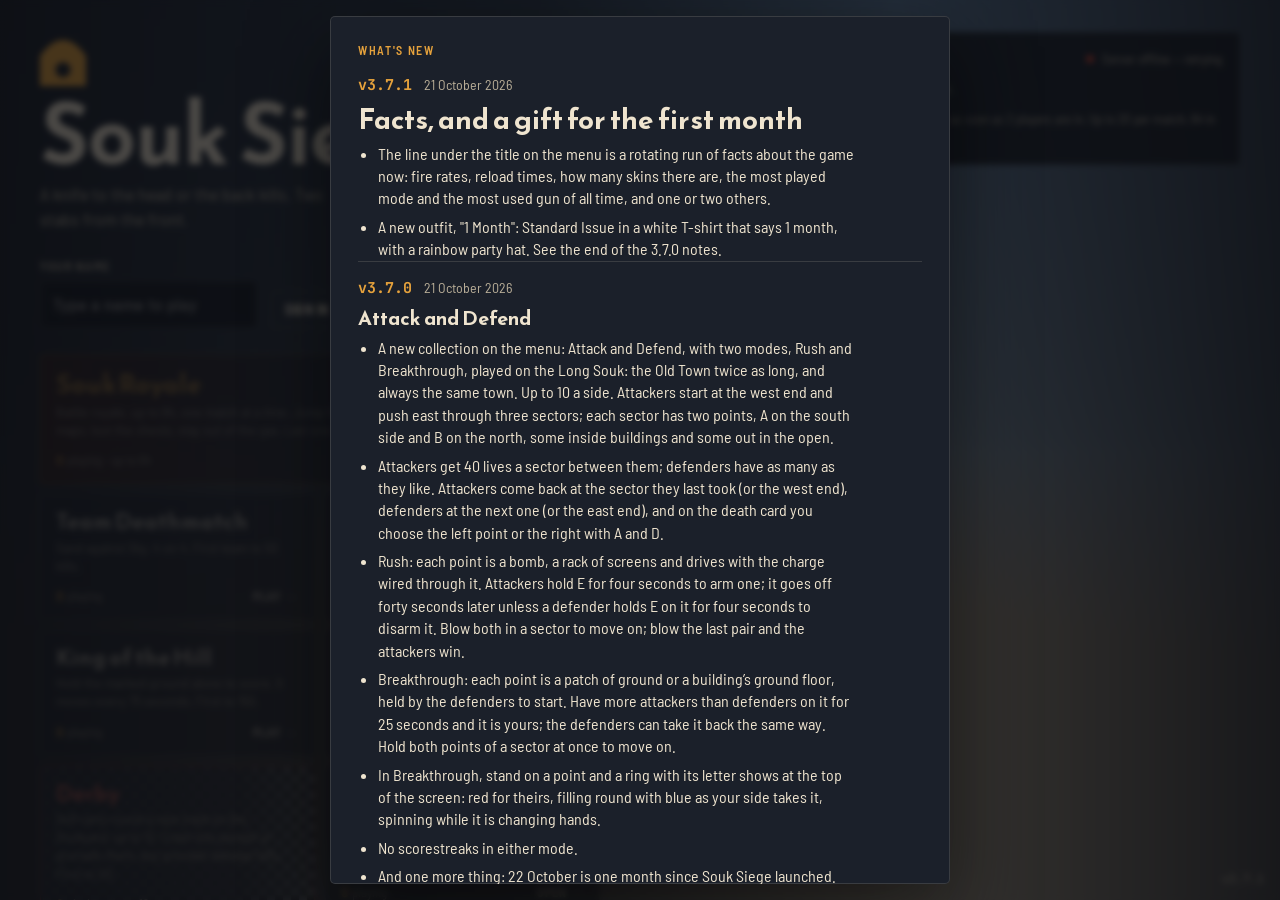
==== commit d04d6ce2: "3.7.1: menu facts, the 1 Month outfit, and the first-month party on 22 October The tagline is a tick" ====
--- a/public/index.html
+++ b/public/index.html
@@ -116,7 +116,7 @@
     <header class="brand">
       <div class="brand-mark" aria-hidden="true"></div>
       <h1>Souk Siege</h1>
-      <p class="tagline">Siege the Souk gng.</p>
+      <p class="tagline" id="tagline">Siege the Souk gng.</p>
       <p class="mirror-note" id="mirror-note" hidden>During off school hours, play Souk Siege on <a href="https://souksiege.com">Souksiege.com</a></p>
       <p class="mirror-note" id="mirror-note-fly" hidden>Play Souk Siege on<br><a href="https://souk-siege.fly.dev">Souk-siege.fly.dev</a></p>
     </header>
@@ -482,6 +482,7 @@
 </div>
 
 <div id="toast" hidden></div>
+<div id="party-splash" hidden><div class="ps-text">1 month<br>of Souk Siege</div><div class="ps-hint">click anywhere</div></div>
 
 <script type="module" src="js/main.js"></script>
 </body>
--- a/public/style.css
+++ b/public/style.css
@@ -71,7 +71,18 @@
   margin: 4px 0 0; font-family: var(--display); font-weight: 700; font-size: clamp(44px, 7vw, 84px);
   line-height: 0.95; letter-spacing: -0.01em; color: var(--plaster); text-wrap: balance;
 }
-.tagline { margin: 0; color: var(--plaster-dim); font-size: 18px; max-width: 34ch; }
+.tagline { margin: 0; color: var(--plaster-dim); font-size: 18px; max-width: 34ch; min-height: 1.4em; transition: opacity 0.4s; }
+.tagline.fade { opacity: 0; }
+.tagline.mcb { font-family: var(--display); font-weight: 700; letter-spacing: 0.2em; color: var(--saffron); }
+/* the first month: every word in rainbow, and the splash over the screen on each load */
+@keyframes rainbowtext { 0% { color: #ff3b3b; } 16% { color: #ff9f1c; } 33% { color: #ffe13b; } 50% { color: #3ddc84; } 66% { color: #2f8fff; } 83% { color: #a05cff; } 100% { color: #ff3b3b; } }
+body.party *:not(canvas):not(#party-splash):not(#party-splash *) { animation: rainbowtext 5s linear infinite; }
+#party-splash { position: fixed; inset: 0; z-index: 200; display: grid; place-items: center; background: rgba(8, 10, 14, 0.82); cursor: pointer; text-align: center; }
+#party-splash .ps-text { font-family: var(--display); font-weight: 800; font-size: min(16vw, 22vh); line-height: 0.95; letter-spacing: -0.02em;
+  background: linear-gradient(90deg, #ff3b3b, #ff9f1c, #ffe13b, #3ddc84, #2f8fff, #a05cff, #ff4fd8, #ff3b3b); background-size: 300% 100%;
+  -webkit-background-clip: text; background-clip: text; color: transparent; -webkit-text-fill-color: transparent; animation: pssweep 4s linear infinite; }
+#party-splash .ps-hint { position: absolute; bottom: 8vh; left: 0; right: 0; font-family: var(--mono); letter-spacing: 0.2em; text-transform: uppercase; color: var(--plaster-dim); font-size: 14px; }
+@keyframes pssweep { to { background-position: 300% 0; } }
 
 .modes { display: grid; grid-template-columns: repeat(2, minmax(0, 1fr)); gap: 10px; }
 .mode {
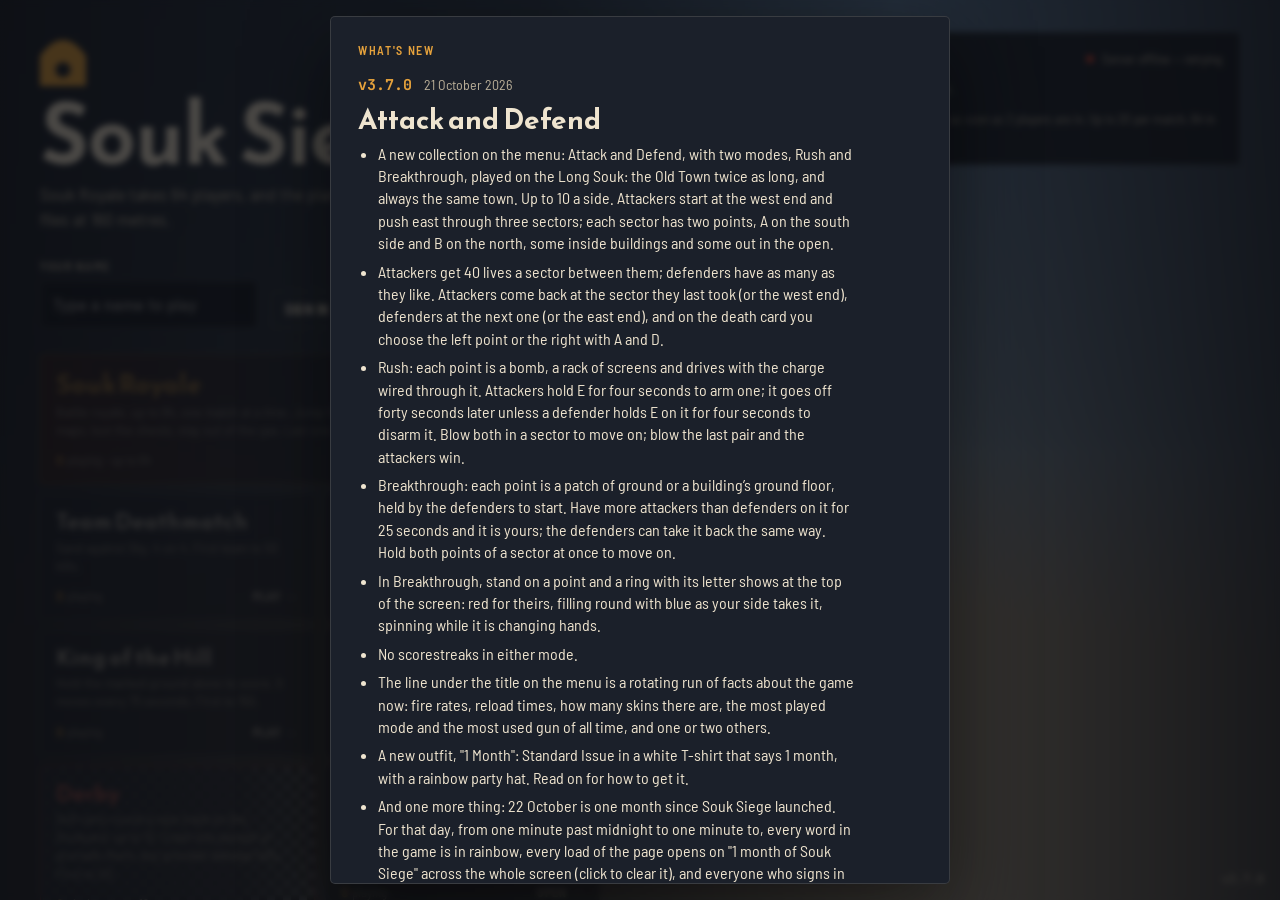
==== commit 384a9398: "Airstrike: two F-35s at two hundred feet instead of the B-2s The pair comes across on full afterburn" ====
--- a/public/index.html
+++ b/public/index.html
@@ -197,7 +197,7 @@
   <i class="tc-corner tl"></i><i class="tc-corner tr"></i><i class="tc-corner bl"></i><i class="tc-corner br"></i>
   <div class="sc-reticle" id="sc-reticle"><i></i><i></i><i></i><i></i><b></b><span>15 m</span></div>
   <div class="tc-top"><span class="tc-rec">LIVE</span><span>STRIKE CAM · PICK THE TARGET</span></div>
-  <div class="tc-bottom"><span id="sc-bottom-left"></span><span>3 × B-2 · ON STATION</span></div>
+  <div class="tc-bottom"><span id="sc-bottom-left"></span><span>2 × F-35 · ON STATION</span></div>
 </div>
 
 <!-- ============ pause ============ -->
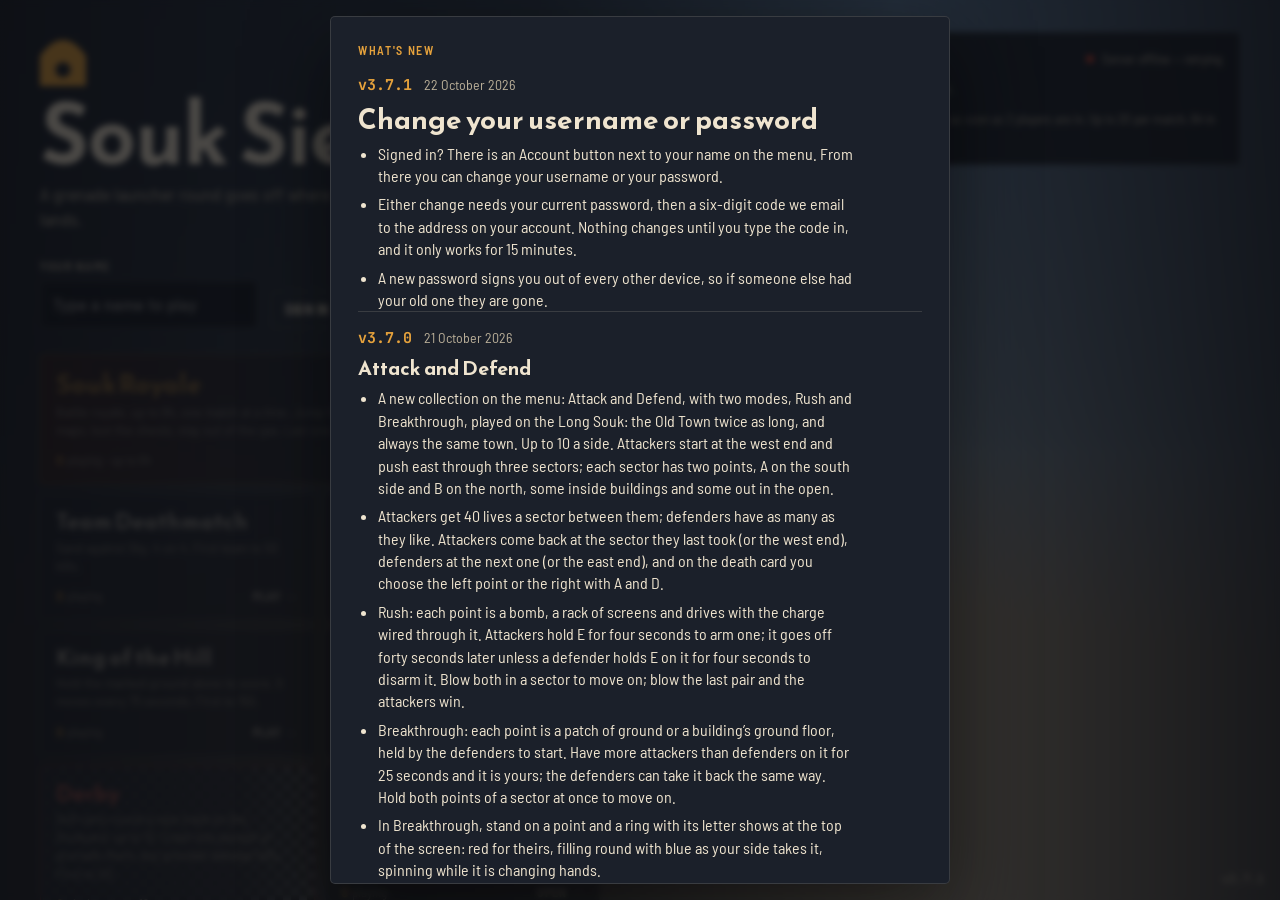
==== commit 5326afb1: "Change your username or password, confirmed by an emailed code Account button on the menu; current p" ====
--- a/public/index.html
+++ b/public/index.html
@@ -132,6 +132,7 @@
       <div class="account-buttons">
         <button class="btn ghost" id="btn-signin">Sign in</button>
         <button class="btn ghost" id="btn-signup">Create account</button>
+        <button class="btn ghost" id="btn-account" hidden>Account</button>
         <button class="btn ghost" id="btn-signout" hidden>Sign out</button>
       </div>
     </div>
@@ -402,6 +403,38 @@
   </div>
 </div>
 
+<!-- ============ your account: change username or password ============ -->
+<div id="account" class="overlay dim" hidden>
+  <div class="panel narrow auth-panel">
+    <div class="panel-head"><div><h2>Your account</h2><div class="lk-account" id="acct-sub"></div></div></div>
+    <div class="tabs auth-tabs" id="acct-tabs">
+      <button class="tab on" data-acct="username" type="button">Change username</button>
+      <button class="tab" data-acct="password" type="button">Change password</button>
+    </div>
+    <form id="acct-form" novalidate>
+      <label class="field" id="af-user"><span>New username</span><input id="acct-user" maxlength="16" autocomplete="off" spellcheck="false"></label>
+      <label class="field"><span>Current password</span><input id="acct-pass" type="password" maxlength="200" autocomplete="current-password"></label>
+      <label class="field" id="af-new" hidden><span>New password</span><input id="acct-new" type="password" maxlength="200" autocomplete="new-password"></label>
+      <label class="field" id="af-new2" hidden><span>New password again</span><input id="acct-new2" type="password" maxlength="200" autocomplete="new-password"></label>
+      <p class="auth-hint">We’ll email a six-digit code to the address on your account. Nothing changes until you type it in.</p>
+      <p class="auth-err" id="acct-err" role="alert"></p>
+      <div class="row-end">
+        <button class="btn ghost" id="acct-close" type="button">Cancel</button>
+        <button class="btn" id="acct-submit" type="submit">Email me a code</button>
+      </div>
+    </form>
+    <form id="acct-code-form" novalidate hidden>
+      <p class="auth-hint" id="acct-sent"></p>
+      <label class="field"><span>The code from the email</span><input id="acct-code" inputmode="numeric" maxlength="6" autocomplete="one-time-code" spellcheck="false" placeholder="000000"></label>
+      <p class="auth-err" id="acct-code-err" role="alert"></p>
+      <div class="row-end">
+        <button class="btn ghost" id="acct-back" type="button">Start again</button>
+        <button class="btn" id="acct-confirm" type="submit">Confirm</button>
+      </div>
+    </form>
+  </div>
+</div>
+
 <!-- ============ battle pass ============ -->
 <div id="pass" class="overlay dim" hidden>
   <div class="panel pass-panel">
--- a/public/style.css
+++ b/public/style.css
@@ -543,6 +543,8 @@
 .auth-hint { margin: 0; font-size: 13px; color: var(--plaster-dim); }
 .auth-err { margin: 0; min-height: 1.2em; color: #ff9a86; font-weight: 600; }
 .auth-note { margin: 0; font-size: 13px; color: var(--plaster-dim); }
+#acct-form .field input, #acct-code-form .field input { max-width: none; }
+#acct-code { font-size: 22px; letter-spacing: 0.3em; font-variant-numeric: tabular-nums; }
 #auth-submit.busy { opacity: 0.6; }
 
 @media (max-width: 860px) {
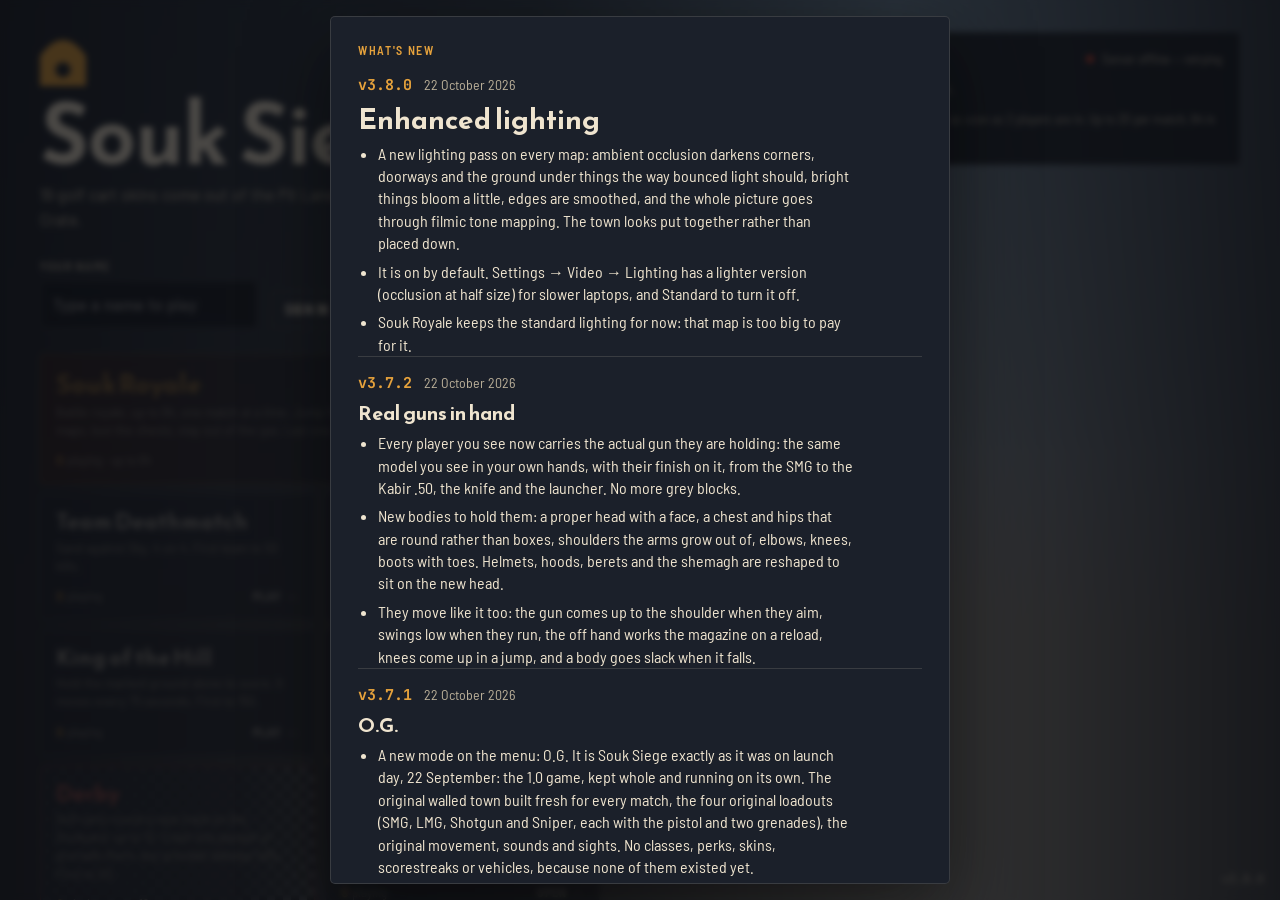
==== commit 15a99ed0: "3.8.0: enhanced lighting pass (GTAO, bloom, filmic output, MSAA) on every map but Royale, with a Vid" ====
--- a/public/index.html
+++ b/public/index.html
@@ -249,6 +249,7 @@
     <div class="tab-body" data-body="video" hidden>
       <label class="slider"><span>Field of view</span><input type="range" id="s-fov" min="65" max="105" step="1"><output id="o-fov"></output></label>
       <label class="slider"><span>Render scale</span><input type="range" id="s-scale" min="0.5" max="1.5" step="0.05"><output id="o-scale"></output></label>
+      <label class="slider"><span>Lighting</span><select id="s-lighting"><option value="on">Enhanced (occlusion, bloom, soft edges)</option><option value="half">Enhanced, lighter (occlusion at half size)</option><option value="off">Standard</option></select><output></output></label>
       <label class="check"><input type="checkbox" id="s-shadows"><span>Shadows</span></label>
       <label class="check"><input type="checkbox" id="s-fps"><span>Show frame rate</span></label>
     </div>
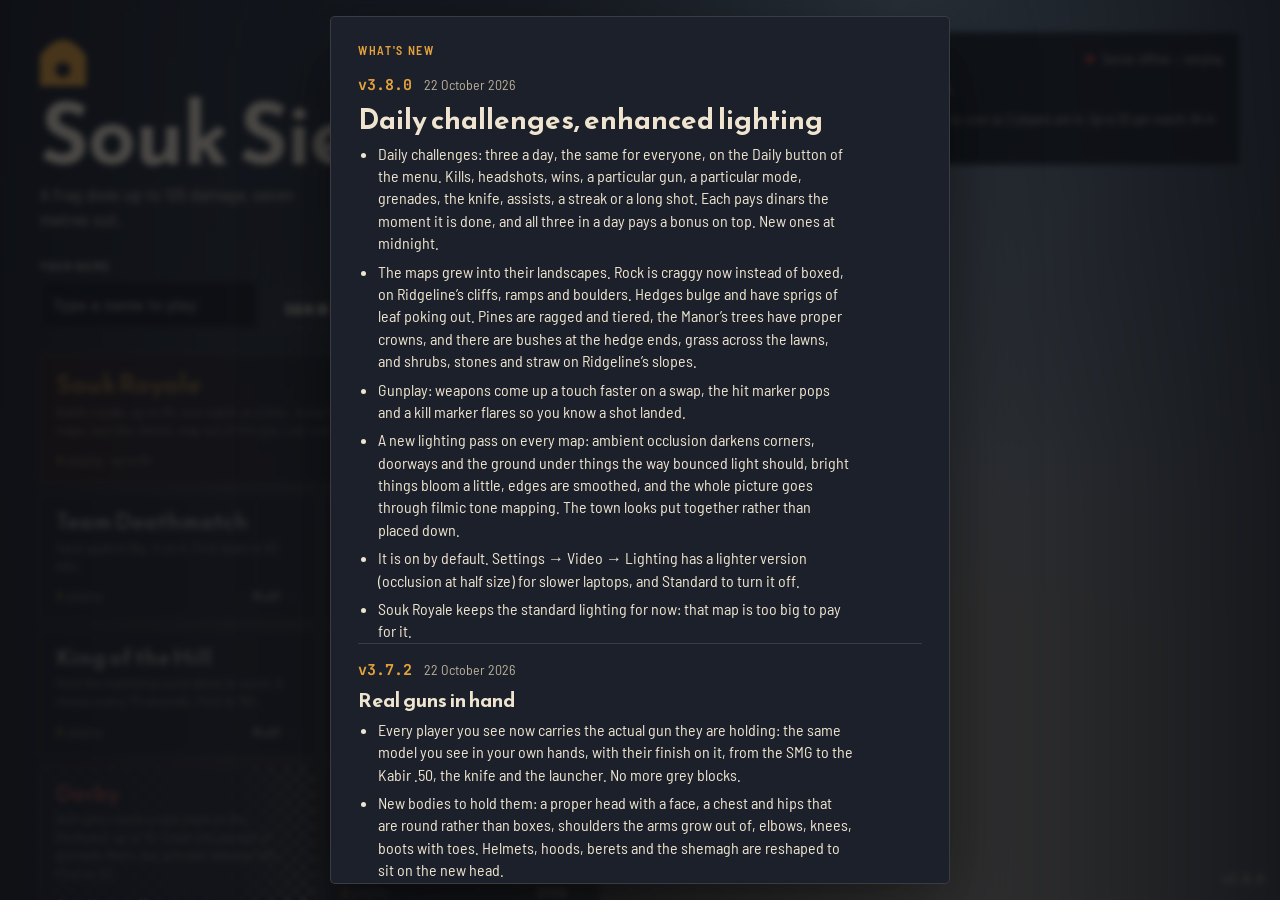
==== commit 6b768b9b: "3.8.0: daily challenges with dinar rewards, a touch of gunplay polish, and natural maps Three challe" ====
--- a/public/index.html
+++ b/public/index.html
@@ -152,6 +152,7 @@
     </div>
     <div class="menu-foot">
       <button class="btn" id="btn-locker">Locker <span class="dinar-pill"><i class="dinar"></i><span id="menu-dinars">0</span></span></button>
+      <button class="btn ghost" id="btn-daily">Daily</button>
       <button class="btn ghost" id="btn-pass">Battle Pass</button>
       <button class="btn ghost" id="btn-shop" hidden>Shop</button>
       <button class="btn ghost" id="btn-stats">Stats</button>
@@ -436,6 +437,18 @@
   </div>
 </div>
 
+<!-- ============ daily challenges ============ -->
+<div id="daily" class="overlay dim" hidden>
+  <div class="panel narrow">
+    <div class="panel-head">
+      <div><h2>Daily challenges</h2><div class="lk-account" id="daily-sub"></div></div>
+      <button class="btn ghost" id="daily-close">Done</button>
+    </div>
+    <p class="panel-sub">Three a day, the same for everyone. Dinars land the moment one is done; finish all three for the bonus.</p>
+    <div id="daily-list"></div>
+  </div>
+</div>
+
 <!-- ============ battle pass ============ -->
 <div id="pass" class="overlay dim" hidden>
   <div class="panel pass-panel">
--- a/public/style.css
+++ b/public/style.css
@@ -247,9 +247,12 @@
 #hitmarker i:nth-child(2) { transform: translate(4px, -10px) rotate(-45deg); }
 #hitmarker i:nth-child(3) { transform: translate(-15px, 8px) rotate(-45deg); }
 #hitmarker i:nth-child(4) { transform: translate(4px, 8px) rotate(45deg); }
-#hitmarker.show { opacity: 1; transition: none; }
-#hitmarker.kill i { background: #ff5a44; width: 14px; }
-#hitmarker.head i { background: var(--saffron); }
+#hitmarker.show { opacity: 1; transition: none; animation: hm-pop 0.14s ease-out; }
+#hitmarker.kill i { background: #ff5a44; width: 15px; height: 3px; }
+#hitmarker.kill.show { animation: hm-kill 0.3s ease-out; }
+#hitmarker.head i { background: var(--saffron); width: 13px; }
+@keyframes hm-pop { from { transform: scale(1.45); } to { transform: scale(1); } }
+@keyframes hm-kill { 0% { transform: scale(0.9); } 40% { transform: scale(1.5); } 100% { transform: scale(1.15); } }
 #hitmarker.blocked i { background: #7fc8ff; width: 8px; }
 
 #vignette { position: absolute; inset: 0; background: radial-gradient(ellipse at center, transparent 45%, rgba(160, 20, 10, 0.75) 100%); opacity: 0; }
@@ -810,3 +813,16 @@
 #streaks .sk.ready b { color: #ffd23f; animation: blink 1s steps(2) infinite; }
 #streaks .sk.ready .sk-key { background: #ffd23f; color: #1a1408; }
 #streaks .sk.spent { opacity: 0.45; }
+
+/* daily challenges */
+.daily-row { display: grid; gap: 6px; padding: 12px 0; border-bottom: 1px solid rgba(255,255,255,0.08); }
+.daily-row:last-child { border-bottom: 0; }
+.daily-text { font-weight: 600; }
+.daily-bar { height: 8px; background: var(--ink); border-radius: 4px; overflow: hidden; }
+.daily-bar i { display: block; height: 100%; background: var(--saffron); transition: width 0.4s; }
+.daily-row.done .daily-bar i { background: #5fc86f; }
+.daily-meta { display: flex; justify-content: space-between; font-size: 13px; color: var(--plaster-dim); }
+.daily-pay { display: inline-flex; align-items: center; gap: 4px; color: var(--saffron); font-weight: 700; }
+.daily-row.done .daily-text { color: #8fd99a; }
+.daily-row.bonus .daily-text { color: var(--saffron); }
+#btn-daily.attention { box-shadow: 0 0 0 2px var(--saffron) inset; }
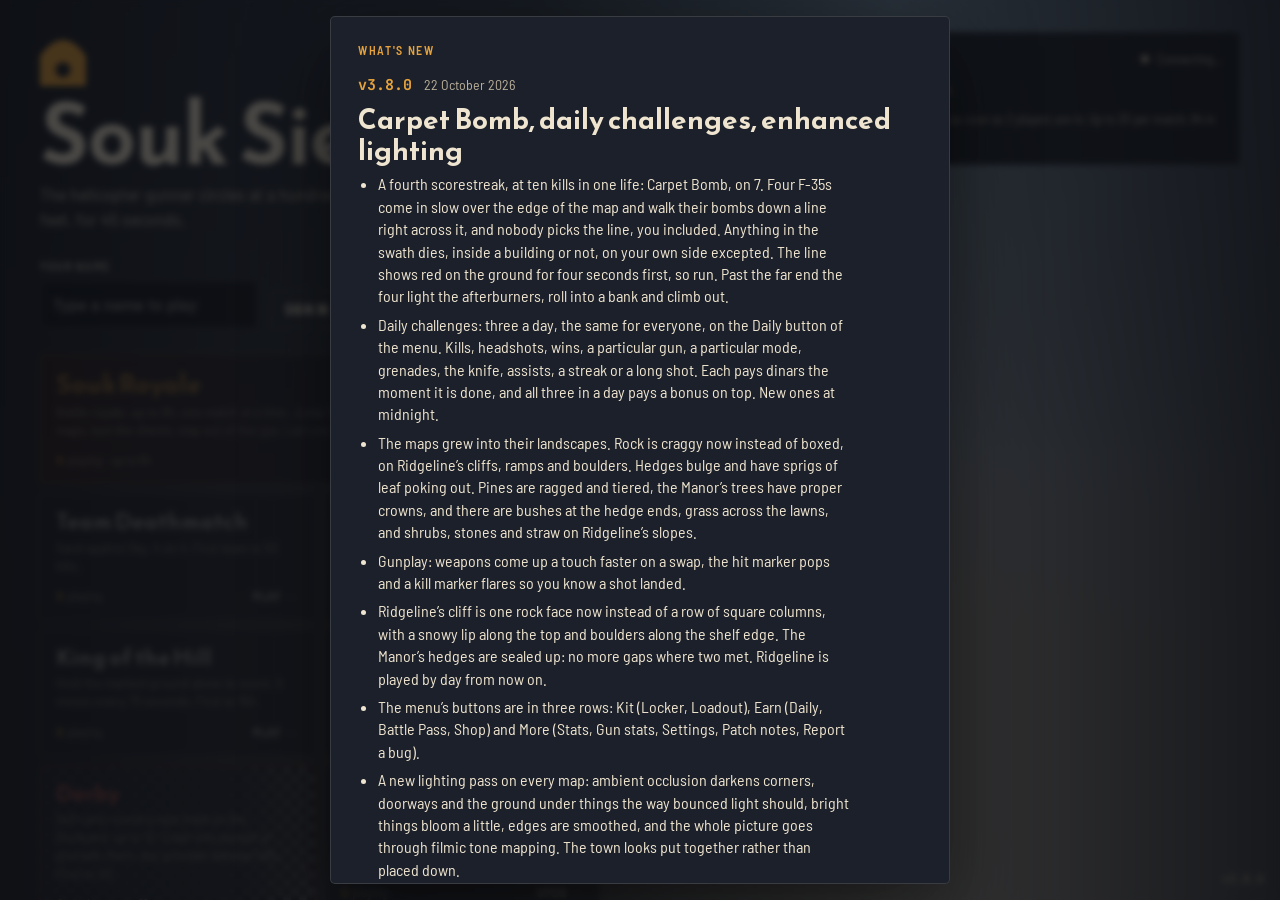
==== commit cd166a0a: "3.8.0: Carpet Bomb scorestreak at ten kills (four F-35s down a random line, no cover), Ridgeline's c" ====
--- a/public/index.html
+++ b/public/index.html
@@ -151,16 +151,25 @@
       <p class="maps-note" id="maps-note"></p>
     </div>
     <div class="menu-foot">
-      <button class="btn" id="btn-locker">Locker <span class="dinar-pill"><i class="dinar"></i><span id="menu-dinars">0</span></span></button>
-      <button class="btn ghost" id="btn-daily">Daily</button>
-      <button class="btn ghost" id="btn-pass">Battle Pass</button>
-      <button class="btn ghost" id="btn-shop" hidden>Shop</button>
-      <button class="btn ghost" id="btn-stats">Stats</button>
-      <button class="btn ghost" id="btn-gunstats">Gun stats</button>
-      <button class="btn ghost" id="btn-loadout">Loadout</button>
-      <button class="btn ghost" id="btn-settings">Settings</button>
-      <button class="btn ghost" id="btn-notes">Patch notes</button>
-      <button class="btn ghost" id="btn-bug">Report a bug</button>
+      <div class="foot-group">
+        <span class="foot-label">Kit</span>
+        <button class="btn" id="btn-locker">Locker <span class="dinar-pill"><i class="dinar"></i><span id="menu-dinars">0</span></span></button>
+        <button class="btn ghost" id="btn-loadout">Loadout</button>
+      </div>
+      <div class="foot-group">
+        <span class="foot-label">Earn</span>
+        <button class="btn ghost" id="btn-daily">Daily</button>
+        <button class="btn ghost" id="btn-pass">Battle Pass</button>
+        <button class="btn ghost" id="btn-shop" hidden>Shop</button>
+      </div>
+      <div class="foot-group">
+        <span class="foot-label">More</span>
+        <button class="btn ghost small" id="btn-stats">Stats</button>
+        <button class="btn ghost small" id="btn-gunstats">Gun stats</button>
+        <button class="btn ghost small" id="btn-settings">Settings</button>
+        <button class="btn ghost small" id="btn-notes">Patch notes</button>
+        <button class="btn ghost small" id="btn-bug">Report a bug</button>
+      </div>
     </div>
   </div>
   <div class="overlay dim" id="bugpanel" hidden>
--- a/public/style.css
+++ b/public/style.css
@@ -97,7 +97,9 @@
 .mode .m-meta { display: flex; justify-content: space-between; align-items: baseline; margin-top: 8px; font-size: 13px; color: var(--plaster-dim); }
 .mode .m-count { font-family: var(--mono); color: var(--saffron); font-weight: 700; }
 .mode .m-play { font-weight: 700; letter-spacing: 0.1em; text-transform: uppercase; color: var(--plaster); font-size: 12px; }
-.menu-foot { display: flex; gap: 10px; flex-wrap: wrap; }
+.menu-foot { display: grid; gap: 8px; padding-top: 4px; border-top: 1px solid var(--line); }
+.foot-group { display: flex; gap: 8px; flex-wrap: wrap; align-items: center; }
+.foot-label { width: 42px; flex: none; font-size: 11px; font-weight: 700; letter-spacing: 0.16em; text-transform: uppercase; color: var(--plaster-dim); }
 
 .browser {
   align-self: start; background: rgba(18, 21, 28, 0.82); border-radius: 4px; box-shadow: inset 0 0 0 1px var(--line);
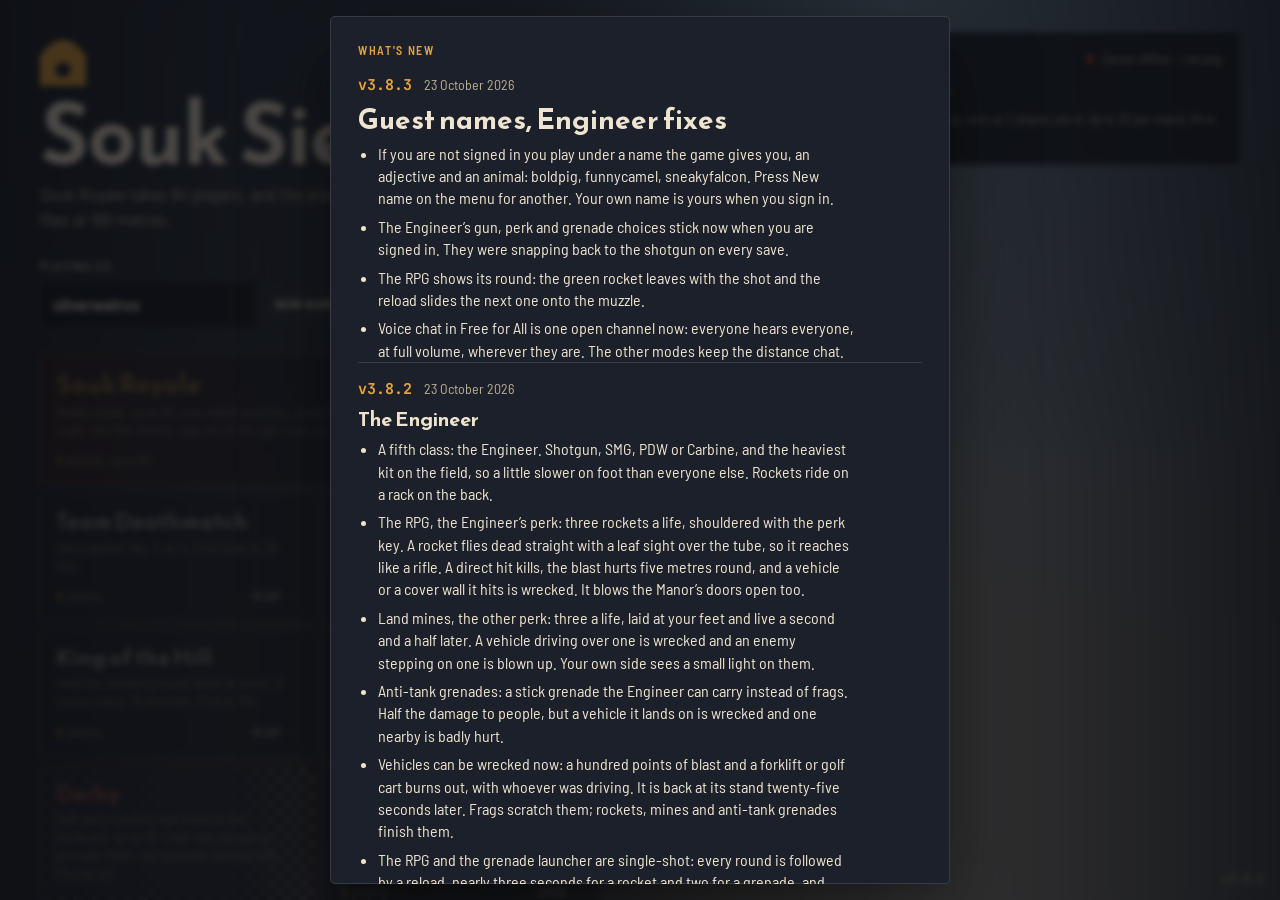
==== commit cb2c3a59: "3.8.3: guest names (adjective + animal, chosen by the game, New name to re-roll); account lockers ke" ====
--- a/public/index.html
+++ b/public/index.html
@@ -122,8 +122,11 @@
     </header>
     <div class="account-strip" id="account-strip">
       <label class="field" id="name-field">
-        <span>Your name</span>
-        <input id="name" maxlength="16" autocomplete="off" spellcheck="false" placeholder="Type a name to play">
+        <span>Playing as</span>
+        <div class="guest-name">
+          <input id="name" maxlength="16" autocomplete="off" spellcheck="false" readonly title="Guests play under a name the game picks. Sign in to use your own.">
+          <button class="btn ghost small" id="btn-newname" type="button">New name</button>
+        </div>
       </label>
       <div class="signed-in" id="signed-in" hidden>
         <span class="si-label">Signed in as</span>
@@ -273,7 +276,7 @@
       <p class="panel-sub">Music plays on the menu and during the warm-up, and stops when a match goes live. Callouts are hit markers, kill confirms, the gas siren and the like.</p>
       <label class="slider"><span>Voice chat</span><select id="s-voicemode"><option value="open">Open mic</option><option value="push">Push to talk</option><option value="off">Off</option></select><output></output></label>
       <label class="slider"><span>Other players’ voices</span><input type="range" id="s-vchat" min="0" max="1.5" step="0.05"><output id="o-vchat"></output></label>
-      <p class="panel-sub">Voice chat is by distance: you hear the players near you, from the side they are on, fainter further off and muffled through walls, and nothing beyond thirty metres. Your mic is live while you play; switch to push to talk (T, in Controls) or off here. The browser asks for your microphone the first time you join.</p>
+      <p class="panel-sub">In Free for All voice chat is one open channel: everyone hears everyone. In the other modes it is by distance: you hear the players near you, from the side they are on, fainter further off and muffled through walls, and nothing beyond thirty metres, with your own team clear from anywhere. Your mic is live while you play; switch to push to talk (T, in Controls) or off here. The browser asks for your microphone the first time you join.</p>
     </div>
     <div class="tab-body" data-body="touch" hidden>
       <p class="panel-sub">On a phone or tablet the game is played with a stick and buttons on the screen. Drag your finger anywhere else to look. Push the stick all the way to run.</p>
--- a/public/style.css
+++ b/public/style.css
@@ -98,6 +98,8 @@
 .mode .m-count { font-family: var(--mono); color: var(--saffron); font-weight: 700; }
 .mode .m-play { font-weight: 700; letter-spacing: 0.1em; text-transform: uppercase; color: var(--plaster); font-size: 12px; }
 .menu-foot { display: grid; gap: 8px; padding-top: 4px; border-top: 1px solid var(--line); }
+.guest-name { display: flex; gap: 8px; align-items: center; }
+.guest-name input { flex: 1; min-width: 0; cursor: default; }
 .foot-group { display: flex; gap: 8px; flex-wrap: wrap; align-items: center; }
 .foot-label { width: 42px; flex: none; font-size: 11px; font-weight: 700; letter-spacing: 0.16em; text-transform: uppercase; color: var(--plaster-dim); }
 
